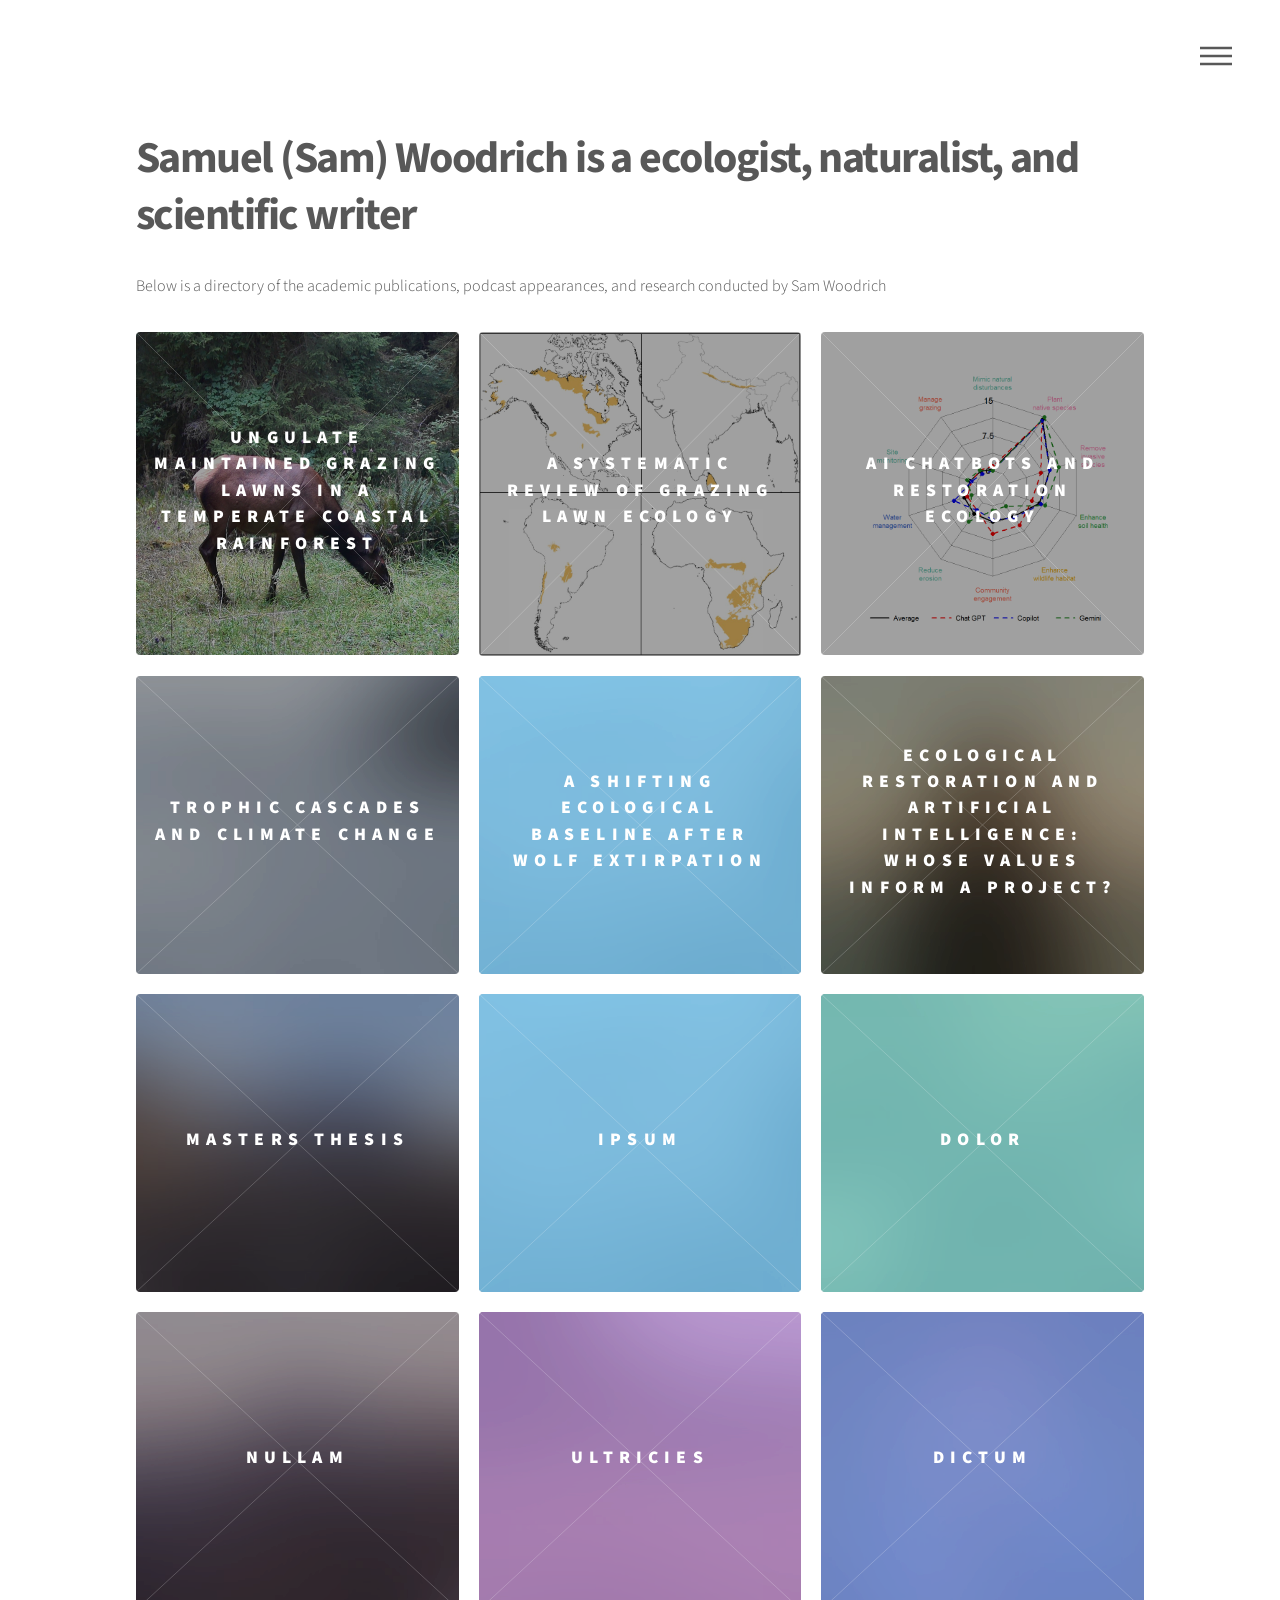
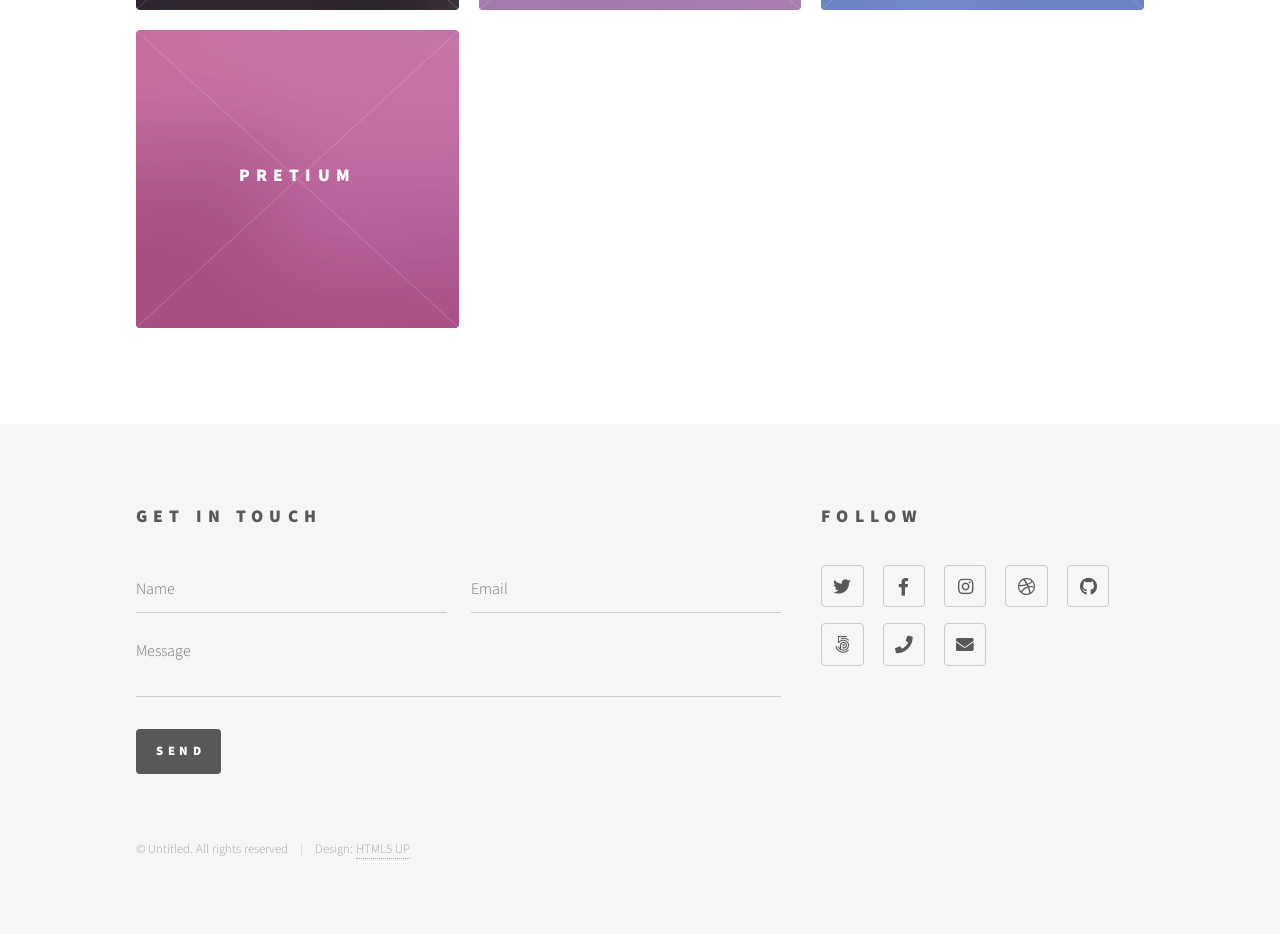
==== index.html @ 01998b00 "Add files via upload" ====
<!DOCTYPE HTML>
<!--
	Phantom by HTML5 UP
	html5up.net | @ajlkn
	Free for personal and commercial use under the CCA 3.0 license (html5up.net/license)
-->
<html>
	<head>
		<title>Samuel T. Woodrich | Research</title>
		<meta charset="utf-8" />
		<meta name="viewport" content="width=device-width, initial-scale=1, user-scalable=no" />
		<link rel="stylesheet" href="assets/css/main.css" />
		<noscript><link rel="stylesheet" href="assets/css/noscript.css" /></noscript>
	</head>
	<body class="is-preload">
		<!-- Wrapper -->
			<div id="wrapper">

				<!-- Header -->
					<header id="header">
						<div class="inner">

							<!-- Logo -->
								<!-- <a href="index.html" class="logo"> -->
									<!-- <span class="symbol"><img src="images/logo.svg" alt="" /></span><span class="title">Phantom</span>
								</a> -->

							<!-- Nav -->
								<nav>
									<ul>
										<li><a href="#menu">Menu</a></li>
									</ul>
								</nav>

						</div>
					</header>

				<!-- Menu -->
					<nav id="menu">
						<h2>Menu</h2>
						<ul>
							<li><a href="index.html">Home</a></li>
							<li><a href="generic.html">Ipsum veroeros</a></li>
							<li><a href="generic.html">Tempus etiam</a></li>
							<li><a href="generic.html">Consequat dolor</a></li>
							<li><a href="elements.html">Elements</a></li>
						</ul>
					</nav>

				<!-- Main -->
					<div id="main">
						<div class="inner">
							<header>
								<h1>Samuel (Sam) Woodrich is a ecologist, naturalist, and scientific writer 
								</h1>
								<p>Below is a directory of the academic publications, podcast appearances, and research conducted by Sam Woodrich</p>
							</header>
							<section class="tiles">
								<article class="style1">
									<span class="image">
										<img src="images/home_page/1.JPG" alt="" />
									</span>
									<a href="oregon_grazing_lawn.html">
										<h2>Ungulate Maintained Grazing Lawns in a Temperate Coastal Rainforest</h2>
										<div class="content">
											<p>Evidence of elk and deer maintained grazing lawns found along the Oregon coast range. </p>
										</div>
									</a>
								</article>
								<article class="style1">
									<span class="image">
										<img src="images/home_page/2.jpg" alt="" />
									</span>
									<a href="lawn_review.html">
										<h2>A Systematic Review of Grazing Lawn Ecology</h2>
										<div class="content">
											<p>A sysnthesis and review of grazing lawn ecology publications. Are predators influencing where grazing lawns are created? </p>
										</div>
									</a>
								</article>
								<article class="style1">
									<span class="image">
										<img src="images/home_page/3.png" alt="" />
									</span>
									<a href="chatbot_restoration.html">
										<h2>AI Chatbots and Restoration Ecology</h2>
										<div class="content">
											<p>Chatbots are capable of writing restoration prescriptions for ecosystems, but prioritize invasive plant removal and native planting above all else.</p>
										</div>
									</a>
								</article>
								<article class="style1">
									<span class="image">
										<img src="images/pic05.jpg" alt="" />
									</span>
									<a href="cascades_and_climate_change.html">
										<h2>Trophic cascades and climate change</h2>
										<div class="content">
											<p>Large carnivore species are threatend by climate change. Addressing climate change and trophic downgrading together can improve ecosystem function and carbon sequestration.</p>
										</div>
									</a>
								</article>
								<article class="style2">
									<span class="image">
										<img src="images/pic07.jpg" alt="" />
									</span>
									<a href="shifting_baseline_wolf.html">
										<h2>A shifting ecological baseline after wolf extirpation</h2>
										<div class="content">
											<p>INSERT TEXT HERE</p>
										</div>
									</a>
								</article>
								<article class="style1">
									<span class="image">
										<img src="images/pic04.jpg" alt="" />
									</span>
									<a href="ai_restoration.html">
										<h2>Ecological restoration and artificial intelligence: whose values inform a project?</h2>
										<div class="content">
											<p>Can AI be integrated into restoration ecology practices? What risks are present in their use?</p>
										</div>
									</a>
								</article>								
								<article class="style1">
									<span class="image">
										<img src="images/pic06.jpg" alt="" />
									</span>
									<a href="masters_thesis.html">
										<h2>Masters Thesis</h2>
										<div class="content">
											<p>An Observational Study of the Effects of Wildfire on Hermit and Varied Thrush Distribution in the Mt. Washington Wilderness Area</p>
										</div>
									</a>
								</article>
								<article class="style2">
									<span class="image">
										<img src="images/pic07.jpg" alt="" />
									</span>
									<a href="generic.html">
										<h2>Ipsum</h2>
										<div class="content">
											<p>Sed nisl arcu euismod sit amet nisi lorem etiam dolor veroeros et feugiat.</p>
										</div>
									</a>
								</article>
								<article class="style3">
									<span class="image">
										<img src="images/pic08.jpg" alt="" />
									</span>
									<a href="generic.html">
										<h2>Dolor</h2>
										<div class="content">
											<p>Sed nisl arcu euismod sit amet nisi lorem etiam dolor veroeros et feugiat.</p>
										</div>
									</a>
								</article>
								<article class="style1">
									<span class="image">
										<img src="images/pic09.jpg" alt="" />
									</span>
									<a href="generic.html">
										<h2>Nullam</h2>
										<div class="content">
											<p>Sed nisl arcu euismod sit amet nisi lorem etiam dolor veroeros et feugiat.</p>
										</div>
									</a>
								</article>
								<article class="style5">
									<span class="image">
										<img src="images/pic10.jpg" alt="" />
									</span>
									<a href="generic.html">
										<h2>Ultricies</h2>
										<div class="content">
											<p>Sed nisl arcu euismod sit amet nisi lorem etiam dolor veroeros et feugiat.</p>
										</div>
									</a>
								</article>
								<article class="style6">
									<span class="image">
										<img src="images/pic11.jpg" alt="" />
									</span>
									<a href="generic.html">
										<h2>Dictum</h2>
										<div class="content">
											<p>Sed nisl arcu euismod sit amet nisi lorem etiam dolor veroeros et feugiat.</p>
										</div>
									</a>
								</article>
								<article class="style4">
									<span class="image">
										<img src="images/pic12.jpg" alt="" />
									</span>
									<a href="generic.html">
										<h2>Pretium</h2>
										<div class="content">
											<p>Sed nisl arcu euismod sit amet nisi lorem etiam dolor veroeros et feugiat.</p>
										</div>
									</a>
								</article>
							</section>
						</div>
					</div>

				<!-- Footer -->
					<footer id="footer">
						<div class="inner">
							<section>
								<h2>Get in touch</h2>
								<form method="post" action="#">
									<div class="fields">
										<div class="field half">
											<input type="text" name="name" id="name" placeholder="Name" />
										</div>
										<div class="field half">
											<input type="email" name="email" id="email" placeholder="Email" />
										</div>
										<div class="field">
											<textarea name="message" id="message" placeholder="Message"></textarea>
										</div>
									</div>
									<ul class="actions">
										<li><input type="submit" value="Send" class="primary" /></li>
									</ul>
								</form>
							</section>
							<section>
								<h2>Follow</h2>
								<ul class="icons">
									<li><a href="#" class="icon brands style2 fa-twitter"><span class="label">Twitter</span></a></li>
									<li><a href="#" class="icon brands style2 fa-facebook-f"><span class="label">Facebook</span></a></li>
									<li><a href="#" class="icon brands style2 fa-instagram"><span class="label">Instagram</span></a></li>
									<li><a href="#" class="icon brands style2 fa-dribbble"><span class="label">Dribbble</span></a></li>
									<li><a href="#" class="icon brands style2 fa-github"><span class="label">GitHub</span></a></li>
									<li><a href="#" class="icon brands style2 fa-500px"><span class="label">500px</span></a></li>
									<li><a href="#" class="icon solid style2 fa-phone"><span class="label">Phone</span></a></li>
									<li><a href="#" class="icon solid style2 fa-envelope"><span class="label">Email</span></a></li>
								</ul>
							</section>
							<ul class="copyright">
								<li>&copy; Untitled. All rights reserved</li><li>Design: <a href="http://html5up.net">HTML5 UP</a></li>
							</ul>
						</div>
					</footer>

			</div>

		<!-- Scripts -->
			<script src="assets/js/jquery.min.js"></script>
			<script src="assets/js/browser.min.js"></script>
			<script src="assets/js/breakpoints.min.js"></script>
			<script src="assets/js/util.js"></script>
			<script src="assets/js/main.js"></script>

	</body>
</html>
---- assets/css/main.css ----
@import url(fontawesome-all.min.css);
@import url("https://fonts.googleapis.com/css?family=Source+Sans+Pro:300,700,900");

/*
	Phantom by HTML5 UP
	html5up.net | @ajlkn
	Free for personal and commercial use under the CCA 3.0 license (html5up.net/license)
*/

html, body, div, span, applet, object,
iframe, h1, h2, h3, h4, h5, h6, p, blockquote,
pre, a, abbr, acronym, address, big, cite,
code, del, dfn, em, img, ins, kbd, q, s, samp,
small, strike, strong, sub, sup, tt, var, b,
u, i, center, dl, dt, dd, ol, ul, li, fieldset,
form, label, legend, table, caption, tbody,
tfoot, thead, tr, th, td, article, aside,
canvas, details, embed, figure, figcaption,
footer, header, hgroup, menu, nav, output, ruby,
section, summary, time, mark, audio, video {
	margin: 0;
	padding: 0;
	border: 0;
	font-size: 100%;
	font: inherit;
	vertical-align: baseline;}

article, aside, details, figcaption, figure,
footer, header, hgroup, menu, nav, section {
	display: block;}

body {
	line-height: 1;
}

ol, ul {
	list-style: none;
}

blockquote, q {
	quotes: none;
}

	blockquote:before, blockquote:after, q:before, q:after {
		content: '';
		content: none;
	}

table {
	border-collapse: collapse;
	border-spacing: 0;
}

body {
	-webkit-text-size-adjust: none;
}

mark {
	background-color: transparent;
	color: inherit;
}

input::-moz-focus-inner {
	border: 0;
	padding: 0;
}

input, select, textarea {
	-moz-appearance: none;
	-webkit-appearance: none;
	-ms-appearance: none;
	appearance: none;
}

/* Basic */

	@-ms-viewport {
		width: device-width;
	}

	body {
		-ms-overflow-style: scrollbar;
	}

	@media screen and (max-width: 480px) {

		html, body {
			min-width: 320px;
		}

	}

	html {
		box-sizing: border-box;
	}

	*, *:before, *:after {
		box-sizing: inherit;
	}

	body {
		background: #ffffff;
	}

		body.is-preload *, body.is-preload *:before, body.is-preload *:after {
			-moz-animation: none !important;
			-webkit-animation: none !important;
			-ms-animation: none !important;
			animation: none !important;
			-moz-transition: none !important;
			-webkit-transition: none !important;
			-ms-transition: none !important;
			transition: none !important;
		}

/* Type */

	body, input, select, textarea {
		color: #585858;
		font-family: "Source Sans Pro", Helvetica, sans-serif;
		font-size: 16pt;
		font-weight: 300;
		line-height: 1.75;
	}

		@media screen and (max-width: 1680px) {

			body, input, select, textarea {
				font-size: 14pt;
			}

		}

		@media screen and (max-width: 1280px) {

			body, input, select, textarea {
				font-size: 12pt;
			}

		}

	a {
		-moz-transition: border-bottom-color 0.2s ease, color 0.2s ease;
		-webkit-transition: border-bottom-color 0.2s ease, color 0.2s ease;
		-ms-transition: border-bottom-color 0.2s ease, color 0.2s ease;
		transition: border-bottom-color 0.2s ease, color 0.2s ease;
		text-decoration: none;
		color: #585858;
		border-bottom: dotted 1px rgba(88, 88, 88, 0.5);
	}

		a:hover {
			border-bottom-color: transparent;
			color: #f2849e !important;
		}

	strong, b {
		font-weight: 900;
	}

	em, i {
		font-style: italic;
	}

	p {
		margin: 0 0 2em 0;
	}

	h1 {
		font-size: 2.75em;
		font-weight: 700;
		line-height: 1.3;
		margin: 0 0 1em 0;
		letter-spacing: -0.035em;
	}

		h1 a {
			color: inherit;
		}

		@media screen and (max-width: 736px) {

			h1 {
				font-size: 2em;
				margin: 0 0 1em 0;
			}

		}

		@media screen and (max-width: 360px) {

			h1 {
				font-size: 1.75em;
			}

		}

	h2, h3, h4, h5, h6 {
		font-weight: 900;
		line-height: 1.5;
		margin: 0 0 2em 0;
		text-transform: uppercase;
		letter-spacing: 0.35em;
	}

		h2 a, h3 a, h4 a, h5 a, h6 a {
			color: inherit;
		}

	h2 {
		font-size: 1.1em;
	}

	h3 {
		font-size: 1em;
	}

	h4 {
		font-size: 0.8em;
	}

	h5 {
		font-size: 0.8em;
	}

	h6 {
		font-size: 0.8em;
	}

	@media screen and (max-width: 980px) {

		h1 br, h2 br, h3 br, h4 br, h5 br, h6 br {
			display: none;
		}

	}

	@media screen and (max-width: 736px) {

		h2 {
			font-size: 1em;
		}

		h3 {
			font-size: 0.8em;
		}

	}

	sub {
		font-size: 0.8em;
		position: relative;
		top: 0.5em;
	}

	sup {
		font-size: 0.8em;
		position: relative;
		top: -0.5em;
	}

	blockquote {
		border-left: solid 4px #c9c9c9;
		font-style: italic;
		margin: 0 0 2em 0;
		padding: 0.5em 0 0.5em 2em;
	}

	code {
		background: rgba(144, 144, 144, 0.075);
		border-radius: 4px;
		border: solid 1px #c9c9c9;
		font-family: "Courier New", monospace;
		font-size: 0.9em;
		margin: 0 0.25em;
		padding: 0.25em 0.65em;
	}

	pre {
		-webkit-overflow-scrolling: touch;
		font-family: "Courier New", monospace;
		font-size: 0.9em;
		margin: 0 0 2em 0;
	}

		pre code {
			display: block;
			line-height: 1.75;
			padding: 1em 1.5em;
			overflow-x: auto;
		}

	hr {
		border: 0;
		border-bottom: solid 1px #c9c9c9;
		margin: 2em 0;
	}

		hr.major {
			margin: 3em 0;
		}

	.align-left {
		text-align: left;
	}

	.align-center {
		text-align: center;
	}

	.align-right {
		text-align: right;
	}

/* Row */

	.row {
		display: flex;
		flex-wrap: wrap;
		box-sizing: border-box;
		align-items: stretch;
	}

		.row > * {
			box-sizing: border-box;
		}

		.row.gtr-uniform > * > :last-child {
			margin-bottom: 0;
		}

		.row.aln-left {
			justify-content: flex-start;
		}

		.row.aln-center {
			justify-content: center;
		}

		.row.aln-right {
			justify-content: flex-end;
		}

		.row.aln-top {
			align-items: flex-start;
		}

		.row.aln-middle {
			align-items: center;
		}

		.row.aln-bottom {
			align-items: flex-end;
		}

		.row > .imp {
			order: -1;
		}

		.row > .col-1 {
			width: 8.33333%;
		}

		.row > .off-1 {
			margin-left: 8.33333%;
		}

		.row > .col-2 {
			width: 16.66667%;
		}

		.row > .off-2 {
			margin-left: 16.66667%;
		}

		.row > .col-3 {
			width: 25%;
		}

		.row > .off-3 {
			margin-left: 25%;
		}

		.row > .col-4 {
			width: 33.33333%;
		}

		.row > .off-4 {
			margin-left: 33.33333%;
		}

		.row > .col-5 {
			width: 41.66667%;
		}

		.row > .off-5 {
			margin-left: 41.66667%;
		}

		.row > .col-6 {
			width: 50%;
		}

		.row > .off-6 {
			margin-left: 50%;
		}

		.row > .col-7 {
			width: 58.33333%;
		}

		.row > .off-7 {
			margin-left: 58.33333%;
		}

		.row > .col-8 {
			width: 66.66667%;
		}

		.row > .off-8 {
			margin-left: 66.66667%;
		}

		.row > .col-9 {
			width: 75%;
		}

		.row > .off-9 {
			margin-left: 75%;
		}

		.row > .col-10 {
			width: 83.33333%;
		}

		.row > .off-10 {
			margin-left: 83.33333%;
		}

		.row > .col-11 {
			width: 91.66667%;
		}

		.row > .off-11 {
			margin-left: 91.66667%;
		}

		.row > .col-12 {
			width: 100%;
		}

		.row > .off-12 {
			margin-left: 100%;
		}

		.row.gtr-0 {
			margin-top: 0;
			margin-left: 0em;
		}

			.row.gtr-0 > * {
				padding: 0 0 0 0em;
			}

			.row.gtr-0.gtr-uniform {
				margin-top: 0em;
			}

				.row.gtr-0.gtr-uniform > * {
					padding-top: 0em;
				}

		.row.gtr-25 {
			margin-top: 0;
			margin-left: -0.5em;
		}

			.row.gtr-25 > * {
				padding: 0 0 0 0.5em;
			}

			.row.gtr-25.gtr-uniform {
				margin-top: -0.5em;
			}

				.row.gtr-25.gtr-uniform > * {
					padding-top: 0.5em;
				}

		.row.gtr-50 {
			margin-top: 0;
			margin-left: -1em;
		}

			.row.gtr-50 > * {
				padding: 0 0 0 1em;
			}

			.row.gtr-50.gtr-uniform {
				margin-top: -1em;
			}

				.row.gtr-50.gtr-uniform > * {
					padding-top: 1em;
				}

		.row {
			margin-top: 0;
			margin-left: -2em;
		}

			.row > * {
				padding: 0 0 0 2em;
			}

			.row.gtr-uniform {
				margin-top: -2em;
			}

				.row.gtr-uniform > * {
					padding-top: 2em;
				}

		.row.gtr-150 {
			margin-top: 0;
			margin-left: -3em;
		}

			.row.gtr-150 > * {
				padding: 0 0 0 3em;
			}

			.row.gtr-150.gtr-uniform {
				margin-top: -3em;
			}

				.row.gtr-150.gtr-uniform > * {
					padding-top: 3em;
				}

		.row.gtr-200 {
			margin-top: 0;
			margin-left: -4em;
		}

			.row.gtr-200 > * {
				padding: 0 0 0 4em;
			}

			.row.gtr-200.gtr-uniform {
				margin-top: -4em;
			}

				.row.gtr-200.gtr-uniform > * {
					padding-top: 4em;
				}

		@media screen and (max-width: 1680px) {

			.row {
				display: flex;
				flex-wrap: wrap;
				box-sizing: border-box;
				align-items: stretch;
			}

				.row > * {
					box-sizing: border-box;
				}

				.row.gtr-uniform > * > :last-child {
					margin-bottom: 0;
				}

				.row.aln-left {
					justify-content: flex-start;
				}

				.row.aln-center {
					justify-content: center;
				}

				.row.aln-right {
					justify-content: flex-end;
				}

				.row.aln-top {
					align-items: flex-start;
				}

				.row.aln-middle {
					align-items: center;
				}

				.row.aln-bottom {
					align-items: flex-end;
				}

				.row > .imp-xlarge {
					order: -1;
				}

				.row > .col-1-xlarge {
					width: 8.33333%;
				}

				.row > .off-1-xlarge {
					margin-left: 8.33333%;
				}

				.row > .col-2-xlarge {
					width: 16.66667%;
				}

				.row > .off-2-xlarge {
					margin-left: 16.66667%;
				}

				.row > .col-3-xlarge {
					width: 25%;
				}

				.row > .off-3-xlarge {
					margin-left: 25%;
				}

				.row > .col-4-xlarge {
					width: 33.33333%;
				}

				.row > .off-4-xlarge {
					margin-left: 33.33333%;
				}

				.row > .col-5-xlarge {
					width: 41.66667%;
				}

				.row > .off-5-xlarge {
					margin-left: 41.66667%;
				}

				.row > .col-6-xlarge {
					width: 50%;
				}

				.row > .off-6-xlarge {
					margin-left: 50%;
				}

				.row > .col-7-xlarge {
					width: 58.33333%;
				}

				.row > .off-7-xlarge {
					margin-left: 58.33333%;
				}

				.row > .col-8-xlarge {
					width: 66.66667%;
				}

				.row > .off-8-xlarge {
					margin-left: 66.66667%;
				}

				.row > .col-9-xlarge {
					width: 75%;
				}

				.row > .off-9-xlarge {
					margin-left: 75%;
				}

				.row > .col-10-xlarge {
					width: 83.33333%;
				}

				.row > .off-10-xlarge {
					margin-left: 83.33333%;
				}

				.row > .col-11-xlarge {
					width: 91.66667%;
				}

				.row > .off-11-xlarge {
					margin-left: 91.66667%;
				}

				.row > .col-12-xlarge {
					width: 100%;
				}

				.row > .off-12-xlarge {
					margin-left: 100%;
				}

				.row.gtr-0 {
					margin-top: 0;
					margin-left: 0em;
				}

					.row.gtr-0 > * {
						padding: 0 0 0 0em;
					}

					.row.gtr-0.gtr-uniform {
						margin-top: 0em;
					}

						.row.gtr-0.gtr-uniform > * {
							padding-top: 0em;
						}

				.row.gtr-25 {
					margin-top: 0;
					margin-left: -0.5em;
				}

					.row.gtr-25 > * {
						padding: 0 0 0 0.5em;
					}

					.row.gtr-25.gtr-uniform {
						margin-top: -0.5em;
					}

						.row.gtr-25.gtr-uniform > * {
							padding-top: 0.5em;
						}

				.row.gtr-50 {
					margin-top: 0;
					margin-left: -1em;
				}

					.row.gtr-50 > * {
						padding: 0 0 0 1em;
					}

					.row.gtr-50.gtr-uniform {
						margin-top: -1em;
					}

						.row.gtr-50.gtr-uniform > * {
							padding-top: 1em;
						}

				.row {
					margin-top: 0;
					margin-left: -2em;
				}

					.row > * {
						padding: 0 0 0 2em;
					}

					.row.gtr-uniform {
						margin-top: -2em;
					}

						.row.gtr-uniform > * {
							padding-top: 2em;
						}

				.row.gtr-150 {
					margin-top: 0;
					margin-left: -3em;
				}

					.row.gtr-150 > * {
						padding: 0 0 0 3em;
					}

					.row.gtr-150.gtr-uniform {
						margin-top: -3em;
					}

						.row.gtr-150.gtr-uniform > * {
							padding-top: 3em;
						}

				.row.gtr-200 {
					margin-top: 0;
					margin-left: -4em;
				}

					.row.gtr-200 > * {
						padding: 0 0 0 4em;
					}

					.row.gtr-200.gtr-uniform {
						margin-top: -4em;
					}

						.row.gtr-200.gtr-uniform > * {
							padding-top: 4em;
						}

		}

		@media screen and (max-width: 1280px) {

			.row {
				display: flex;
				flex-wrap: wrap;
				box-sizing: border-box;
				align-items: stretch;
			}

				.row > * {
					box-sizing: border-box;
				}

				.row.gtr-uniform > * > :last-child {
					margin-bottom: 0;
				}

				.row.aln-left {
					justify-content: flex-start;
				}

				.row.aln-center {
					justify-content: center;
				}

				.row.aln-right {
					justify-content: flex-end;
				}

				.row.aln-top {
					align-items: flex-start;
				}

				.row.aln-middle {
					align-items: center;
				}

				.row.aln-bottom {
					align-items: flex-end;
				}

				.row > .imp-large {
					order: -1;
				}

				.row > .col-1-large {
					width: 8.33333%;
				}

				.row > .off-1-large {
					margin-left: 8.33333%;
				}

				.row > .col-2-large {
					width: 16.66667%;
				}

				.row > .off-2-large {
					margin-left: 16.66667%;
				}

				.row > .col-3-large {
					width: 25%;
				}

				.row > .off-3-large {
					margin-left: 25%;
				}

				.row > .col-4-large {
					width: 33.33333%;
				}

				.row > .off-4-large {
					margin-left: 33.33333%;
				}

				.row > .col-5-large {
					width: 41.66667%;
				}

				.row > .off-5-large {
					margin-left: 41.66667%;
				}

				.row > .col-6-large {
					width: 50%;
				}

				.row > .off-6-large {
					margin-left: 50%;
				}

				.row > .col-7-large {
					width: 58.33333%;
				}

				.row > .off-7-large {
					margin-left: 58.33333%;
				}

				.row > .col-8-large {
					width: 66.66667%;
				}

				.row > .off-8-large {
					margin-left: 66.66667%;
				}

				.row > .col-9-large {
					width: 75%;
				}

				.row > .off-9-large {
					margin-left: 75%;
				}

				.row > .col-10-large {
					width: 83.33333%;
				}

				.row > .off-10-large {
					margin-left: 83.33333%;
				}

				.row > .col-11-large {
					width: 91.66667%;
				}

				.row > .off-11-large {
					margin-left: 91.66667%;
				}

				.row > .col-12-large {
					width: 100%;
				}

				.row > .off-12-large {
					margin-left: 100%;
				}

				.row.gtr-0 {
					margin-top: 0;
					margin-left: 0em;
				}

					.row.gtr-0 > * {
						padding: 0 0 0 0em;
					}

					.row.gtr-0.gtr-uniform {
						margin-top: 0em;
					}

						.row.gtr-0.gtr-uniform > * {
							padding-top: 0em;
						}

				.row.gtr-25 {
					margin-top: 0;
					margin-left: -0.5em;
				}

					.row.gtr-25 > * {
						padding: 0 0 0 0.5em;
					}

					.row.gtr-25.gtr-uniform {
						margin-top: -0.5em;
					}

						.row.gtr-25.gtr-uniform > * {
							padding-top: 0.5em;
						}

				.row.gtr-50 {
					margin-top: 0;
					margin-left: -1em;
				}

					.row.gtr-50 > * {
						padding: 0 0 0 1em;
					}

					.row.gtr-50.gtr-uniform {
						margin-top: -1em;
					}

						.row.gtr-50.gtr-uniform > * {
							padding-top: 1em;
						}

				.row {
					margin-top: 0;
					margin-left: -2em;
				}

					.row > * {
						padding: 0 0 0 2em;
					}

					.row.gtr-uniform {
						margin-top: -2em;
					}

						.row.gtr-uniform > * {
							padding-top: 2em;
						}

				.row.gtr-150 {
					margin-top: 0;
					margin-left: -3em;
				}

					.row.gtr-150 > * {
						padding: 0 0 0 3em;
					}

					.row.gtr-150.gtr-uniform {
						margin-top: -3em;
					}

						.row.gtr-150.gtr-uniform > * {
							padding-top: 3em;
						}

				.row.gtr-200 {
					margin-top: 0;
					margin-left: -4em;
				}

					.row.gtr-200 > * {
						padding: 0 0 0 4em;
					}

					.row.gtr-200.gtr-uniform {
						margin-top: -4em;
					}

						.row.gtr-200.gtr-uniform > * {
							padding-top: 4em;
						}

		}

		@media screen and (max-width: 980px) {

			.row {
				display: flex;
				flex-wrap: wrap;
				box-sizing: border-box;
				align-items: stretch;
			}

				.row > * {
					box-sizing: border-box;
				}

				.row.gtr-uniform > * > :last-child {
					margin-bottom: 0;
				}

				.row.aln-left {
					justify-content: flex-start;
				}

				.row.aln-center {
					justify-content: center;
				}

				.row.aln-right {
					justify-content: flex-end;
				}

				.row.aln-top {
					align-items: flex-start;
				}

				.row.aln-middle {
					align-items: center;
				}

				.row.aln-bottom {
					align-items: flex-end;
				}

				.row > .imp-medium {
					order: -1;
				}

				.row > .col-1-medium {
					width: 8.33333%;
				}

				.row > .off-1-medium {
					margin-left: 8.33333%;
				}

				.row > .col-2-medium {
					width: 16.66667%;
				}

				.row > .off-2-medium {
					margin-left: 16.66667%;
				}

				.row > .col-3-medium {
					width: 25%;
				}

				.row > .off-3-medium {
					margin-left: 25%;
				}

				.row > .col-4-medium {
					width: 33.33333%;
				}

				.row > .off-4-medium {
					margin-left: 33.33333%;
				}

				.row > .col-5-medium {
					width: 41.66667%;
				}

				.row > .off-5-medium {
					margin-left: 41.66667%;
				}

				.row > .col-6-medium {
					width: 50%;
				}

				.row > .off-6-medium {
					margin-left: 50%;
				}

				.row > .col-7-medium {
					width: 58.33333%;
				}

				.row > .off-7-medium {
					margin-left: 58.33333%;
				}

				.row > .col-8-medium {
					width: 66.66667%;
				}

				.row > .off-8-medium {
					margin-left: 66.66667%;
				}

				.row > .col-9-medium {
					width: 75%;
				}

				.row > .off-9-medium {
					margin-left: 75%;
				}

				.row > .col-10-medium {
					width: 83.33333%;
				}

				.row > .off-10-medium {
					margin-left: 83.33333%;
				}

				.row > .col-11-medium {
					width: 91.66667%;
				}

				.row > .off-11-medium {
					margin-left: 91.66667%;
				}

				.row > .col-12-medium {
					width: 100%;
				}

				.row > .off-12-medium {
					margin-left: 100%;
				}

				.row.gtr-0 {
					margin-top: 0;
					margin-left: 0em;
				}

					.row.gtr-0 > * {
						padding: 0 0 0 0em;
					}

					.row.gtr-0.gtr-uniform {
						margin-top: 0em;
					}

						.row.gtr-0.gtr-uniform > * {
							padding-top: 0em;
						}

				.row.gtr-25 {
					margin-top: 0;
					margin-left: -0.375em;
				}

					.row.gtr-25 > * {
						padding: 0 0 0 0.375em;
					}

					.row.gtr-25.gtr-uniform {
						margin-top: -0.375em;
					}

						.row.gtr-25.gtr-uniform > * {
							padding-top: 0.375em;
						}

				.row.gtr-50 {
					margin-top: 0;
					margin-left: -0.75em;
				}

					.row.gtr-50 > * {
						padding: 0 0 0 0.75em;
					}

					.row.gtr-50.gtr-uniform {
						margin-top: -0.75em;
					}

						.row.gtr-50.gtr-uniform > * {
							padding-top: 0.75em;
						}

				.row {
					margin-top: 0;
					margin-left: -1.5em;
				}

					.row > * {
						padding: 0 0 0 1.5em;
					}

					.row.gtr-uniform {
						margin-top: -1.5em;
					}

						.row.gtr-uniform > * {
							padding-top: 1.5em;
						}

				.row.gtr-150 {
					margin-top: 0;
					margin-left: -2.25em;
				}

					.row.gtr-150 > * {
						padding: 0 0 0 2.25em;
					}

					.row.gtr-150.gtr-uniform {
						margin-top: -2.25em;
					}

						.row.gtr-150.gtr-uniform > * {
							padding-top: 2.25em;
						}

				.row.gtr-200 {
					margin-top: 0;
					margin-left: -3em;
				}

					.row.gtr-200 > * {
						padding: 0 0 0 3em;
					}

					.row.gtr-200.gtr-uniform {
						margin-top: -3em;
					}

						.row.gtr-200.gtr-uniform > * {
							padding-top: 3em;
						}

		}

		@media screen and (max-width: 736px) {

			.row {
				display: flex;
				flex-wrap: wrap;
				box-sizing: border-box;
				align-items: stretch;
			}

				.row > * {
					box-sizing: border-box;
				}

				.row.gtr-uniform > * > :last-child {
					margin-bottom: 0;
				}

				.row.aln-left {
					justify-content: flex-start;
				}

				.row.aln-center {
					justify-content: center;
				}

				.row.aln-right {
					justify-content: flex-end;
				}

				.row.aln-top {
					align-items: flex-start;
				}

				.row.aln-middle {
					align-items: center;
				}

				.row.aln-bottom {
					align-items: flex-end;
				}

				.row > .imp-small {
					order: -1;
				}

				.row > .col-1-small {
					width: 8.33333%;
				}

				.row > .off-1-small {
					margin-left: 8.33333%;
				}

				.row > .col-2-small {
					width: 16.66667%;
				}

				.row > .off-2-small {
					margin-left: 16.66667%;
				}

				.row > .col-3-small {
					width: 25%;
				}

				.row > .off-3-small {
					margin-left: 25%;
				}

				.row > .col-4-small {
					width: 33.33333%;
				}

				.row > .off-4-small {
					margin-left: 33.33333%;
				}

				.row > .col-5-small {
					width: 41.66667%;
				}

				.row > .off-5-small {
					margin-left: 41.66667%;
				}

				.row > .col-6-small {
					width: 50%;
				}

				.row > .off-6-small {
					margin-left: 50%;
				}

				.row > .col-7-small {
					width: 58.33333%;
				}

				.row > .off-7-small {
					margin-left: 58.33333%;
				}

				.row > .col-8-small {
					width: 66.66667%;
				}

				.row > .off-8-small {
					margin-left: 66.66667%;
				}

				.row > .col-9-small {
					width: 75%;
				}

				.row > .off-9-small {
					margin-left: 75%;
				}

				.row > .col-10-small {
					width: 83.33333%;
				}

				.row > .off-10-small {
					margin-left: 83.33333%;
				}

				.row > .col-11-small {
					width: 91.66667%;
				}

				.row > .off-11-small {
					margin-left: 91.66667%;
				}

				.row > .col-12-small {
					width: 100%;
				}

				.row > .off-12-small {
					margin-left: 100%;
				}

				.row.gtr-0 {
					margin-top: 0;
					margin-left: 0em;
				}

					.row.gtr-0 > * {
						padding: 0 0 0 0em;
					}

					.row.gtr-0.gtr-uniform {
						margin-top: 0em;
					}

						.row.gtr-0.gtr-uniform > * {
							padding-top: 0em;
						}

				.row.gtr-25 {
					margin-top: 0;
					margin-left: -0.25em;
				}

					.row.gtr-25 > * {
						padding: 0 0 0 0.25em;
					}

					.row.gtr-25.gtr-uniform {
						margin-top: -0.25em;
					}

						.row.gtr-25.gtr-uniform > * {
							padding-top: 0.25em;
						}

				.row.gtr-50 {
					margin-top: 0;
					margin-left: -0.5em;
				}

					.row.gtr-50 > * {
						padding: 0 0 0 0.5em;
					}

					.row.gtr-50.gtr-uniform {
						margin-top: -0.5em;
					}

						.row.gtr-50.gtr-uniform > * {
							padding-top: 0.5em;
						}

				.row {
					margin-top: 0;
					margin-left: -1em;
				}

					.row > * {
						padding: 0 0 0 1em;
					}

					.row.gtr-uniform {
						margin-top: -1em;
					}

						.row.gtr-uniform > * {
							padding-top: 1em;
						}

				.row.gtr-150 {
					margin-top: 0;
					margin-left: -1.5em;
				}

					.row.gtr-150 > * {
						padding: 0 0 0 1.5em;
					}

					.row.gtr-150.gtr-uniform {
						margin-top: -1.5em;
					}

						.row.gtr-150.gtr-uniform > * {
							padding-top: 1.5em;
						}

				.row.gtr-200 {
					margin-top: 0;
					margin-left: -2em;
				}

					.row.gtr-200 > * {
						padding: 0 0 0 2em;
					}

					.row.gtr-200.gtr-uniform {
						margin-top: -2em;
					}

						.row.gtr-200.gtr-uniform > * {
							padding-top: 2em;
						}

		}

		@media screen and (max-width: 480px) {

			.row {
				display: flex;
				flex-wrap: wrap;
				box-sizing: border-box;
				align-items: stretch;
			}

				.row > * {
					box-sizing: border-box;
				}

				.row.gtr-uniform > * > :last-child {
					margin-bottom: 0;
				}

				.row.aln-left {
					justify-content: flex-start;
				}

				.row.aln-center {
					justify-content: center;
				}

				.row.aln-right {
					justify-content: flex-end;
				}

				.row.aln-top {
					align-items: flex-start;
				}

				.row.aln-middle {
					align-items: center;
				}

				.row.aln-bottom {
					align-items: flex-end;
				}

				.row > .imp-xsmall {
					order: -1;
				}

				.row > .col-1-xsmall {
					width: 8.33333%;
				}

				.row > .off-1-xsmall {
					margin-left: 8.33333%;
				}

				.row > .col-2-xsmall {
					width: 16.66667%;
				}

				.row > .off-2-xsmall {
					margin-left: 16.66667%;
				}

				.row > .col-3-xsmall {
					width: 25%;
				}

				.row > .off-3-xsmall {
					margin-left: 25%;
				}

				.row > .col-4-xsmall {
					width: 33.33333%;
				}

				.row > .off-4-xsmall {
					margin-left: 33.33333%;
				}

				.row > .col-5-xsmall {
					width: 41.66667%;
				}

				.row > .off-5-xsmall {
					margin-left: 41.66667%;
				}

				.row > .col-6-xsmall {
					width: 50%;
				}

				.row > .off-6-xsmall {
					margin-left: 50%;
				}

				.row > .col-7-xsmall {
					width: 58.33333%;
				}

				.row > .off-7-xsmall {
					margin-left: 58.33333%;
				}

				.row > .col-8-xsmall {
					width: 66.66667%;
				}

				.row > .off-8-xsmall {
					margin-left: 66.66667%;
				}

				.row > .col-9-xsmall {
					width: 75%;
				}

				.row > .off-9-xsmall {
					margin-left: 75%;
				}

				.row > .col-10-xsmall {
					width: 83.33333%;
				}

				.row > .off-10-xsmall {
					margin-left: 83.33333%;
				}

				.row > .col-11-xsmall {
					width: 91.66667%;
				}

				.row > .off-11-xsmall {
					margin-left: 91.66667%;
				}

				.row > .col-12-xsmall {
					width: 100%;
				}

				.row > .off-12-xsmall {
					margin-left: 100%;
				}

				.row.gtr-0 {
					margin-top: 0;
					margin-left: 0em;
				}

					.row.gtr-0 > * {
						padding: 0 0 0 0em;
					}

					.row.gtr-0.gtr-uniform {
						margin-top: 0em;
					}

						.row.gtr-0.gtr-uniform > * {
							padding-top: 0em;
						}

				.row.gtr-25 {
					margin-top: 0;
					margin-left: -0.25em;
				}

					.row.gtr-25 > * {
						padding: 0 0 0 0.25em;
					}

					.row.gtr-25.gtr-uniform {
						margin-top: -0.25em;
					}

						.row.gtr-25.gtr-uniform > * {
							padding-top: 0.25em;
						}

				.row.gtr-50 {
					margin-top: 0;
					margin-left: -0.5em;
				}

					.row.gtr-50 > * {
						padding: 0 0 0 0.5em;
					}

					.row.gtr-50.gtr-uniform {
						margin-top: -0.5em;
					}

						.row.gtr-50.gtr-uniform > * {
							padding-top: 0.5em;
						}

				.row {
					margin-top: 0;
					margin-left: -1em;
				}

					.row > * {
						padding: 0 0 0 1em;
					}

					.row.gtr-uniform {
						margin-top: -1em;
					}

						.row.gtr-uniform > * {
							padding-top: 1em;
						}

				.row.gtr-150 {
					margin-top: 0;
					margin-left: -1.5em;
				}

					.row.gtr-150 > * {
						padding: 0 0 0 1.5em;
					}

					.row.gtr-150.gtr-uniform {
						margin-top: -1.5em;
					}

						.row.gtr-150.gtr-uniform > * {
							padding-top: 1.5em;
						}

				.row.gtr-200 {
					margin-top: 0;
					margin-left: -2em;
				}

					.row.gtr-200 > * {
						padding: 0 0 0 2em;
					}

					.row.gtr-200.gtr-uniform {
						margin-top: -2em;
					}

						.row.gtr-200.gtr-uniform > * {
							padding-top: 2em;
						}

		}

/* Section/Article */

	section.special, article.special {
		text-align: center;
	}

	header p {
		margin-top: -1em;
	}

	@media screen and (max-width: 736px) {

		header p {
			margin-top: 0;
		}

	}

/* Icon */

	.icon {
		text-decoration: none;
		border-bottom: none;
		position: relative;
	}

		.icon:before {
			-moz-osx-font-smoothing: grayscale;
			-webkit-font-smoothing: antialiased;
			display: inline-block;
			font-style: normal;
			font-variant: normal;
			text-rendering: auto;
			line-height: 1;
			text-transform: none !important;
			font-family: 'Font Awesome 5 Free';
			font-weight: 400;
		}

		.icon > .label {
			display: none;
		}

		.icon:before {
			line-height: inherit;
		}

		.icon.solid:before {
			font-weight: 900;
		}

		.icon.brands:before {
			font-family: 'Font Awesome 5 Brands';
		}

		.icon.style2 {
			-moz-transition: background-color 0.2s ease-in-out, color 0.2s ease-in-out, border-color 0.2s ease-in-out;
			-webkit-transition: background-color 0.2s ease-in-out, color 0.2s ease-in-out, border-color 0.2s ease-in-out;
			-ms-transition: background-color 0.2s ease-in-out, color 0.2s ease-in-out, border-color 0.2s ease-in-out;
			transition: background-color 0.2s ease-in-out, color 0.2s ease-in-out, border-color 0.2s ease-in-out;
			background-color: transparent;
			border: solid 1px #c9c9c9;
			border-radius: 4px;
			width: 2.65em;
			height: 2.65em;
			display: inline-block;
			text-align: center;
			line-height: 2.65em;
			color: inherit;
		}

			.icon.style2:before {
				font-size: 1.1em;
			}

			.icon.style2:hover {
				color: #f2849e;
				border-color: #f2849e;
			}

			.icon.style2:active {
				background-color: rgba(242, 132, 158, 0.1);
			}

/* List */

	ol {
		list-style: decimal;
		margin: 0 0 2em 0;
		padding-left: 1.25em;
	}

		ol li {
			padding-left: 0.25em;
		}

	ul {
		list-style: disc;
		margin: 0 0 2em 0;
		padding-left: 1em;
	}

		ul li {
			padding-left: 0.5em;
		}

		ul.alt {
			list-style: none;
			padding-left: 0;
		}

			ul.alt li {
				border-top: solid 1px #c9c9c9;
				padding: 0.5em 0;
			}

				ul.alt li:first-child {
					border-top: 0;
					padding-top: 0;
				}

	dl {
		margin: 0 0 2em 0;
	}

		dl dt {
			display: block;
			font-weight: 900;
			margin: 0 0 1em 0;
		}

		dl dd {
			margin-left: 2em;
		}

/* Actions */

	ul.actions {
		display: -moz-flex;
		display: -webkit-flex;
		display: -ms-flex;
		display: flex;
		cursor: default;
		list-style: none;
		margin-left: -1em;
		padding-left: 0;
	}

		ul.actions li {
			padding: 0 0 0 1em;
			vertical-align: middle;
		}

		ul.actions.special {
			-moz-justify-content: center;
			-webkit-justify-content: center;
			-ms-justify-content: center;
			justify-content: center;
			width: 100%;
			margin-left: 0;
		}

			ul.actions.special li:first-child {
				padding-left: 0;
			}

		ul.actions.stacked {
			-moz-flex-direction: column;
			-webkit-flex-direction: column;
			-ms-flex-direction: column;
			flex-direction: column;
			margin-left: 0;
		}

			ul.actions.stacked li {
				padding: 1.3em 0 0 0;
			}

				ul.actions.stacked li:first-child {
					padding-top: 0;
				}

		ul.actions.fit {
			width: calc(100% + 1em);
		}

			ul.actions.fit li {
				-moz-flex-grow: 1;
				-webkit-flex-grow: 1;
				-ms-flex-grow: 1;
				flex-grow: 1;
				-moz-flex-shrink: 1;
				-webkit-flex-shrink: 1;
				-ms-flex-shrink: 1;
				flex-shrink: 1;
				width: 100%;
			}

				ul.actions.fit li > * {
					width: 100%;
				}

			ul.actions.fit.stacked {
				width: 100%;
			}

		@media screen and (max-width: 480px) {

			ul.actions:not(.fixed) {
				-moz-flex-direction: column;
				-webkit-flex-direction: column;
				-ms-flex-direction: column;
				flex-direction: column;
				margin-left: 0;
				width: 100% !important;
			}

				ul.actions:not(.fixed) li {
					-moz-flex-grow: 1;
					-webkit-flex-grow: 1;
					-ms-flex-grow: 1;
					flex-grow: 1;
					-moz-flex-shrink: 1;
					-webkit-flex-shrink: 1;
					-ms-flex-shrink: 1;
					flex-shrink: 1;
					padding: 1em 0 0 0;
					text-align: center;
					width: 100%;
				}

					ul.actions:not(.fixed) li > * {
						width: 100%;
					}

					ul.actions:not(.fixed) li:first-child {
						padding-top: 0;
					}

					ul.actions:not(.fixed) li input[type="submit"],
					ul.actions:not(.fixed) li input[type="reset"],
					ul.actions:not(.fixed) li input[type="button"],
					ul.actions:not(.fixed) li button,
					ul.actions:not(.fixed) li .button {
						width: 100%;
					}

						ul.actions:not(.fixed) li input[type="submit"].icon:before,
						ul.actions:not(.fixed) li input[type="reset"].icon:before,
						ul.actions:not(.fixed) li input[type="button"].icon:before,
						ul.actions:not(.fixed) li button.icon:before,
						ul.actions:not(.fixed) li .button.icon:before {
							margin-left: -0.5rem;
						}

		}

/* Icons */

	ul.icons {
		cursor: default;
		list-style: none;
		padding-left: 0;
		margin: -1em 0 2em -1em;
	}

		ul.icons li {
			display: inline-block;
			padding: 1em 0 0 1em;
		}

/* Form */

	form {
		margin: 0 0 2em 0;
		overflow-x: hidden;
	}

		form > :last-child {
			margin-bottom: 0;
		}

		form > .fields {
			display: -moz-flex;
			display: -webkit-flex;
			display: -ms-flex;
			display: flex;
			-moz-flex-wrap: wrap;
			-webkit-flex-wrap: wrap;
			-ms-flex-wrap: wrap;
			flex-wrap: wrap;
			width: calc(100% + 3em);
			margin: -1.5em 0 2em -1.5em;
		}

			form > .fields > .field {
				-moz-flex-grow: 0;
				-webkit-flex-grow: 0;
				-ms-flex-grow: 0;
				flex-grow: 0;
				-moz-flex-shrink: 0;
				-webkit-flex-shrink: 0;
				-ms-flex-shrink: 0;
				flex-shrink: 0;
				padding: 1.5em 0 0 1.5em;
				width: calc(100% - 1.5em);
			}

				form > .fields > .field.half {
					width: calc(50% - 0.75em);
				}

				form > .fields > .field.third {
					width: calc(100%/3 - 0.5em);
				}

				form > .fields > .field.quarter {
					width: calc(25% - 0.375em);
				}

		@media screen and (max-width: 480px) {

			form > .fields {
				width: calc(100% + 3em);
				margin: -1.5em 0 2em -1.5em;
			}

				form > .fields > .field {
					padding: 1.5em 0 0 1.5em;
					width: calc(100% - 1.5em);
				}

					form > .fields > .field.half {
						width: calc(100% - 1.5em);
					}

					form > .fields > .field.third {
						width: calc(100% - 1.5em);
					}

					form > .fields > .field.quarter {
						width: calc(100% - 1.5em);
					}

		}

	label {
		display: block;
		font-size: 0.9em;
		font-weight: 900;
		margin: 0 0 1em 0;
	}

	input[type="text"],
	input[type="password"],
	input[type="email"],
	input[type="tel"],
	select,
	textarea {
		-moz-appearance: none;
		-webkit-appearance: none;
		-ms-appearance: none;
		appearance: none;
		background-color: transparent;
		border: none;
		border-radius: 0;
		border-bottom: solid 1px #c9c9c9;
		color: inherit;
		display: block;
		outline: 0;
		padding: 0;
		text-decoration: none;
		width: 100%;
	}

		input[type="text"]:invalid,
		input[type="password"]:invalid,
		input[type="email"]:invalid,
		input[type="tel"]:invalid,
		select:invalid,
		textarea:invalid {
			box-shadow: none;
		}

		input[type="text"]:focus,
		input[type="password"]:focus,
		input[type="email"]:focus,
		input[type="tel"]:focus,
		select:focus,
		textarea:focus {
			border-bottom-color: #f2849e;
			box-shadow: inset 0 -1px 0 0 #f2849e;
		}

	select {
		background-image: url("data:image/svg+xml;charset=utf8,%3Csvg xmlns='http://www.w3.org/2000/svg' width='40' height='40' preserveAspectRatio='none' viewBox='0 0 40 40'%3E%3Cpath d='M9.4,12.3l10.4,10.4l10.4-10.4c0.2-0.2,0.5-0.4,0.9-0.4c0.3,0,0.6,0.1,0.9,0.4l3.3,3.3c0.2,0.2,0.4,0.5,0.4,0.9 c0,0.4-0.1,0.6-0.4,0.9L20.7,31.9c-0.2,0.2-0.5,0.4-0.9,0.4c-0.3,0-0.6-0.1-0.9-0.4L4.3,17.3c-0.2-0.2-0.4-0.5-0.4-0.9 c0-0.4,0.1-0.6,0.4-0.9l3.3-3.3c0.2-0.2,0.5-0.4,0.9-0.4S9.1,12.1,9.4,12.3z' fill='%23c9c9c9' /%3E%3C/svg%3E");
		background-size: 1.25rem;
		background-repeat: no-repeat;
		background-position: calc(100% - 1rem) center;
		height: 3em;
		padding-right: 3em;
		text-overflow: ellipsis;
	}

		select option {
			background: #ffffff;
		}

		select:focus::-ms-value {
			background-color: transparent;
		}

		select::-ms-expand {
			display: none;
		}

	input[type="text"],
	input[type="password"],
	input[type="email"],
	select {
		height: 3em;
	}

	textarea {
		padding: 0;
		min-height: 3.75em;
	}

	input[type="checkbox"],
	input[type="radio"] {
		-moz-appearance: none;
		-webkit-appearance: none;
		-ms-appearance: none;
		appearance: none;
		display: block;
		float: left;
		margin-right: -2em;
		opacity: 0;
		width: 1em;
		z-index: -1;
	}

		input[type="checkbox"] + label,
		input[type="radio"] + label {
			text-decoration: none;
			color: #585858;
			cursor: pointer;
			display: inline-block;
			font-size: 1em;
			font-weight: 300;
			padding-left: 2.55em;
			padding-right: 0.75em;
			position: relative;
		}

			input[type="checkbox"] + label:before,
			input[type="radio"] + label:before {
				-moz-osx-font-smoothing: grayscale;
				-webkit-font-smoothing: antialiased;
				display: inline-block;
				font-style: normal;
				font-variant: normal;
				text-rendering: auto;
				line-height: 1;
				text-transform: none !important;
				font-family: 'Font Awesome 5 Free';
				font-weight: 900;
			}

			input[type="checkbox"] + label:before,
			input[type="radio"] + label:before {
				border-radius: 4px;
				border: solid 1px #c9c9c9;
				content: '';
				display: inline-block;
				font-size: 0.8em;
				height: 2.25em;
				left: 0;
				line-height: 2.25em;
				position: absolute;
				text-align: center;
				top: 0;
				width: 2.25em;
			}

		input[type="checkbox"]:checked + label:before,
		input[type="radio"]:checked + label:before {
			background: #585858;
			border-color: #585858;
			color: #ffffff;
			content: '\f00c';
		}

		input[type="checkbox"]:focus + label:before,
		input[type="radio"]:focus + label:before {
			border-color: #f2849e;
			box-shadow: 0 0 0 1px #f2849e;
		}

	input[type="checkbox"] + label:before {
		border-radius: 4px;
	}

	input[type="radio"] + label:before {
		border-radius: 100%;
	}

/* Box */

	.box {
		border-radius: 4px;
		border: solid 1px #c9c9c9;
		margin-bottom: 2em;
		padding: 1.5em;
	}

		.box > :last-child,
		.box > :last-child > :last-child,
		.box > :last-child > :last-child > :last-child {
			margin-bottom: 0;
		}

		.box.alt {
			border: 0;
			border-radius: 0;
			padding: 0;
		}

/* Image */

	.image {
		border-radius: 4px;
		border: 0;
		display: inline-block;
		position: relative;
	}

		.image img {
			border-radius: 4px;
			display: block;
		}

		.image.left, .image.right {
			max-width: 40%;
		}

			.image.left img, .image.right img {
				width: 100%;
			}

		.image.left {
			float: left;
			padding: 0 1.5em 1em 0;
			top: 0.25em;
		}

		.image.right {
			float: right;
			padding: 0 0 1em 1.5em;
			top: 0.25em;
		}

		.image.fit {
			display: block;
			margin: 0 0 2em 0;
			width: 100%;
		}

			.image.fit img {
				width: 100%;
			}

		.image.main {
			display: block;
			margin: 0 0 3em 0;
			width: 100%;
		}

			.image.main img {
				width: 100%;
			}

			@media screen and (max-width: 736px) {

				.image.main {
					margin: 0 0 2em 0;
				}

			}

/* Table */

	.table-wrapper {
		-webkit-overflow-scrolling: touch;
		overflow-x: auto;
	}

	table {
		margin: 0 0 2em 0;
		width: 100%;
	}

		table tbody tr {
			border: solid 1px #c9c9c9;
			border-left: 0;
			border-right: 0;
		}

			table tbody tr:nth-child(2n + 1) {
				background-color: rgba(144, 144, 144, 0.075);
			}

		table td {
			padding: 0.75em 0.75em;
		}

		table th {
			font-size: 0.9em;
			font-weight: 900;
			padding: 0 0.75em 0.75em 0.75em;
			text-align: left;
		}

		table thead {
			border-bottom: solid 2px #c9c9c9;
		}

		table tfoot {
			border-top: solid 2px #c9c9c9;
		}

		table.alt {
			border-collapse: separate;
		}

			table.alt tbody tr td {
				border: solid 1px #c9c9c9;
				border-left-width: 0;
				border-top-width: 0;
			}

				table.alt tbody tr td:first-child {
					border-left-width: 1px;
				}

			table.alt tbody tr:first-child td {
				border-top-width: 1px;
			}

			table.alt thead {
				border-bottom: 0;
			}

			table.alt tfoot {
				border-top: 0;
			}

/* Button */

	input[type="submit"],
	input[type="reset"],
	input[type="button"],
	button,
	.button {
		-moz-appearance: none;
		-webkit-appearance: none;
		-ms-appearance: none;
		appearance: none;
		-moz-transition: background-color 0.2s ease-in-out, color 0.2s ease-in-out, box-shadow 0.2s ease-in-out;
		-webkit-transition: background-color 0.2s ease-in-out, color 0.2s ease-in-out, box-shadow 0.2s ease-in-out;
		-ms-transition: background-color 0.2s ease-in-out, color 0.2s ease-in-out, box-shadow 0.2s ease-in-out;
		transition: background-color 0.2s ease-in-out, color 0.2s ease-in-out, box-shadow 0.2s ease-in-out;
		background-color: transparent;
		border-radius: 4px;
		border: 0;
		box-shadow: inset 0 0 0 2px #585858;
		color: #585858 !important;
		cursor: pointer;
		display: inline-block;
		font-size: 0.8em;
		font-weight: 900;
		height: 3.5em;
		letter-spacing: 0.35em;
		line-height: 3.45em;
		overflow: hidden;
		padding: 0 1.25em 0 1.6em;
		text-align: center;
		text-decoration: none;
		text-overflow: ellipsis;
		text-transform: uppercase;
		white-space: nowrap;
	}

		input[type="submit"].icon:before,
		input[type="reset"].icon:before,
		input[type="button"].icon:before,
		button.icon:before,
		.button.icon:before {
			margin-right: 0.5em;
		}

		input[type="submit"].fit,
		input[type="reset"].fit,
		input[type="button"].fit,
		button.fit,
		.button.fit {
			width: 100%;
		}

		input[type="submit"]:hover,
		input[type="reset"]:hover,
		input[type="button"]:hover,
		button:hover,
		.button:hover {
			color: #f2849e !important;
			box-shadow: inset 0 0 0 2px #f2849e;
		}

		input[type="submit"]:active,
		input[type="reset"]:active,
		input[type="button"]:active,
		button:active,
		.button:active {
			background-color: rgba(242, 132, 158, 0.1);
		}

		input[type="submit"].small,
		input[type="reset"].small,
		input[type="button"].small,
		button.small,
		.button.small {
			font-size: 0.6em;
		}

		input[type="submit"].large,
		input[type="reset"].large,
		input[type="button"].large,
		button.large,
		.button.large {
			font-size: 1em;
		}

		input[type="submit"].primary,
		input[type="reset"].primary,
		input[type="button"].primary,
		button.primary,
		.button.primary {
			box-shadow: none;
			background-color: #585858;
			color: #ffffff !important;
		}

			input[type="submit"].primary:hover,
			input[type="reset"].primary:hover,
			input[type="button"].primary:hover,
			button.primary:hover,
			.button.primary:hover {
				background-color: #f2849e;
			}

			input[type="submit"].primary:active,
			input[type="reset"].primary:active,
			input[type="button"].primary:active,
			button.primary:active,
			.button.primary:active {
				background-color: #ee5f81;
			}

		input[type="submit"].disabled, input[type="submit"]:disabled,
		input[type="reset"].disabled,
		input[type="reset"]:disabled,
		input[type="button"].disabled,
		input[type="button"]:disabled,
		button.disabled,
		button:disabled,
		.button.disabled,
		.button:disabled {
			pointer-events: none;
			opacity: 0.25;
		}

/* Tiles */

	.tiles {
		display: -moz-flex;
		display: -webkit-flex;
		display: -ms-flex;
		display: flex;
		-moz-flex-wrap: wrap;
		-webkit-flex-wrap: wrap;
		-ms-flex-wrap: wrap;
		flex-wrap: wrap;
		postiion: relative;
		margin: -2.5em 0 0 -2.5em;
	}

		.tiles article {
			-moz-transition: -moz-transform 0.5s ease, opacity 0.5s ease;
			-webkit-transition: -webkit-transform 0.5s ease, opacity 0.5s ease;
			-ms-transition: -ms-transform 0.5s ease, opacity 0.5s ease;
			transition: transform 0.5s ease, opacity 0.5s ease;
			position: relative;
			width: calc(33.33333% - 2.5em);
			margin: 2.5em 0 0 2.5em;
		}

			.tiles article > .image {
				-moz-transition: -moz-transform 0.5s ease;
				-webkit-transition: -webkit-transform 0.5s ease;
				-ms-transition: -ms-transform 0.5s ease;
				transition: transform 0.5s ease;
				position: relative;
				display: block;
				width: 100%;
				border-radius: 4px;
				overflow: hidden;
			}

				.tiles article > .image img {
					display: block;
					width: 100%;
				}

				.tiles article > .image:before {
					pointer-events: none;
					-moz-transition: background-color 0.5s ease, opacity 0.5s ease;
					-webkit-transition: background-color 0.5s ease, opacity 0.5s ease;
					-ms-transition: background-color 0.5s ease, opacity 0.5s ease;
					transition: background-color 0.5s ease, opacity 0.5s ease;
					content: '';
					display: block;
					position: absolute;
					top: 0;
					left: 0;
					width: 100%;
					height: 100%;
					opacity: 1.0;
					z-index: 1;
					opacity: 0.8;
				}

				.tiles article > .image:after {
					pointer-events: none;
					-moz-transition: opacity 0.5s ease;
					-webkit-transition: opacity 0.5s ease;
					-ms-transition: opacity 0.5s ease;
					transition: opacity 0.5s ease;
					content: '';
					display: block;
					position: absolute;
					top: 0;
					left: 0;
					width: 100%;
					height: 100%;
					background-image: url("data:image/svg+xml;charset=utf8,%3Csvg xmlns='http://www.w3.org/2000/svg' width='100' height='100' viewBox='0 0 100 100' preserveAspectRatio='none'%3E%3Cstyle%3Eline %7B stroke-width: 0.25px%3B stroke: %23ffffff%3B %7D%3C/style%3E%3Cline x1='0' y1='0' x2='100' y2='100' /%3E%3Cline x1='100' y1='0' x2='0' y2='100' /%3E%3C/svg%3E");
					background-position: center;
					background-repeat: no-repeat;
					background-size: 100% 100%;
					opacity: 0.25;
					z-index: 2;
				}

			.tiles article > a {
				display: -moz-flex;
				display: -webkit-flex;
				display: -ms-flex;
				display: flex;
				-moz-flex-direction: column;
				-webkit-flex-direction: column;
				-ms-flex-direction: column;
				flex-direction: column;
				-moz-align-items: center;
				-webkit-align-items: center;
				-ms-align-items: center;
				align-items: center;
				-moz-justify-content: center;
				-webkit-justify-content: center;
				-ms-justify-content: center;
				justify-content: center;
				-moz-transition: background-color 0.5s ease, -moz-transform 0.5s ease;
				-webkit-transition: background-color 0.5s ease, -webkit-transform 0.5s ease;
				-ms-transition: background-color 0.5s ease, -ms-transform 0.5s ease;
				transition: background-color 0.5s ease, transform 0.5s ease;
				position: absolute;
				top: 0;
				left: 0;
				width: 100%;
				height: 100%;
				padding: 1em;
				border-radius: 4px;
				border-bottom: 0;
				color: #ffffff;
				text-align: center;
				text-decoration: none;
				z-index: 3;
			}

				.tiles article > a > :last-child {
					margin: 0;
				}

				.tiles article > a:hover {
					color: #ffffff !important;
				}

				.tiles article > a h2 {
					margin: 0;
				}

				.tiles article > a .content {
					-moz-transition: max-height 0.5s ease, opacity 0.5s ease;
					-webkit-transition: max-height 0.5s ease, opacity 0.5s ease;
					-ms-transition: max-height 0.5s ease, opacity 0.5s ease;
					transition: max-height 0.5s ease, opacity 0.5s ease;
					width: 100%;
					max-height: 0;
					line-height: 1.5;
					margin-top: 0.35em;
					opacity: 0;
				}

					.tiles article > a .content > :last-child {
						margin-bottom: 0;
					}

			.tiles article.style1 > .image:before {
				background-color: #00000075;
			}

			.tiles article.style2 > .image:before {
				background-color: #7ecaf6;
			}

			.tiles article.style3 > .image:before {
				background-color: #7bd0c1;
			}

			.tiles article.style4 > .image:before {
				background-color: #c75b9b;
			}

			.tiles article.style5 > .image:before {
				background-color: #ae85ca;
			}

			.tiles article.style6 > .image:before {
				background-color: #8499e7;
			}

			body:not(.is-touch) .tiles article:hover > .image {
				-moz-transform: scale(1.1);
				-webkit-transform: scale(1.1);
				-ms-transform: scale(1.1);
				transform: scale(1.1);
			}

				body:not(.is-touch) .tiles article:hover > .image:before {
					background-color: #333333;
					opacity: 0.35;
				}

				body:not(.is-touch) .tiles article:hover > .image:after {
					opacity: 0;
				}

			body:not(.is-touch) .tiles article:hover .content {
				max-height: 15em;
				opacity: 1;
			}

		* + .tiles {
			margin-top: 2em;
		}

		body.is-preload .tiles article {
			-moz-transform: scale(0.9);
			-webkit-transform: scale(0.9);
			-ms-transform: scale(0.9);
			transform: scale(0.9);
			opacity: 0;
		}

		body.is-touch .tiles article .content {
			max-height: 15em;
			opacity: 1;
		}

		@media screen and (max-width: 1280px) {

			.tiles {
				margin: -1.25em 0 0 -1.25em;
			}

				.tiles article {
					width: calc(33.33333% - 1.25em);
					margin: 1.25em 0 0 1.25em;
				}

		}

		@media screen and (max-width: 980px) {

			.tiles {
				margin: -2.5em 0 0 -2.5em;
			}

				.tiles article {
					width: calc(50% - 2.5em);
					margin: 2.5em 0 0 2.5em;
				}

		}

		@media screen and (max-width: 736px) {

			.tiles {
				margin: -1.25em 0 0 -1.25em;
			}

				.tiles article {
					width: calc(50% - 1.25em);
					margin: 1.25em 0 0 1.25em;
				}

					.tiles article:hover > .image {
						-moz-transform: scale(1.0);
						-webkit-transform: scale(1.0);
						-ms-transform: scale(1.0);
						transform: scale(1.0);
					}

		}

		@media screen and (max-width: 480px) {

			.tiles {
				margin: 0;
			}

				.tiles article {
					width: 100%;
					margin: 1.25em 0 0 0;
				}

		}

/* Header */

	#header {
		padding: 8em 0 0.1em 0 ;
	}

		#header .logo {
			display: block;
			border-bottom: 0;
			color: inherit;
			font-weight: 900;
			letter-spacing: 0.35em;
			margin: 0 0 2.5em 0;
			text-decoration: none;
			text-transform: uppercase;
			display: inline-block;
		}

			#header .logo > * {
				display: inline-block;
				vertical-align: middle;
			}

			#header .logo .symbol {
				margin-right: 0.65em;
			}

				#header .logo .symbol img {
					display: block;
					width: 2em;
					height: 2em;
				}

		#header nav {
			position: fixed;
			right: 2em;
			top: 2em;
			z-index: 10000;
		}

			#header nav ul {
				display: -moz-flex;
				display: -webkit-flex;
				display: -ms-flex;
				display: flex;
				-moz-align-items: center;
				-webkit-align-items: center;
				-ms-align-items: center;
				align-items: center;
				list-style: none;
				margin: 0;
				padding: 0;
			}

				#header nav ul li {
					display: block;
					padding: 0;
				}

					#header nav ul li a {
						display: block;
						position: relative;
						height: 3em;
						line-height: 3em;
						padding: 0 1.5em;
						background-color: rgba(255, 255, 255, 0.5);
						border-radius: 4px;
						border: 0;
						font-size: 0.8em;
						font-weight: 900;
						letter-spacing: 0.35em;
						text-transform: uppercase;
					}

					#header nav ul li a[href="#menu"] {
						-webkit-tap-highlight-color: transparent;
						width: 4em;
						text-indent: 4em;
						font-size: 1em;
						overflow: hidden;
						padding: 0;
						white-space: nowrap;
					}

						#header nav ul li a[href="#menu"]:before, #header nav ul li a[href="#menu"]:after {
							-moz-transition: opacity 0.2s ease;
							-webkit-transition: opacity 0.2s ease;
							-ms-transition: opacity 0.2s ease;
							transition: opacity 0.2s ease;
							content: '';
							display: block;
							position: absolute;
							top: 0;
							left: 0;
							width: 100%;
							height: 100%;
							background-position: center;
							background-repeat: no-repeat;
							background-size: 2em 2em;
						}

						#header nav ul li a[href="#menu"]:before {
							background-image: url("data:image/svg+xml;charset=utf8,%3Csvg xmlns='http://www.w3.org/2000/svg' width='100' height='100' viewBox='0 0 100 100' preserveAspectRatio='none'%3E%3Cstyle%3Eline %7B stroke-width: 8px%3B stroke: %23f2849e%3B %7D%3C/style%3E%3Cline x1='0' y1='25' x2='100' y2='25' /%3E%3Cline x1='0' y1='50' x2='100' y2='50' /%3E%3Cline x1='0' y1='75' x2='100' y2='75' /%3E%3C/svg%3E");
							opacity: 0;
						}

						#header nav ul li a[href="#menu"]:after {
							background-image: url("data:image/svg+xml;charset=utf8,%3Csvg xmlns='http://www.w3.org/2000/svg' width='100' height='100' viewBox='0 0 100 100' preserveAspectRatio='none'%3E%3Cstyle%3Eline %7B stroke-width: 8px%3B stroke: %23585858%3B %7D%3C/style%3E%3Cline x1='0' y1='25' x2='100' y2='25' /%3E%3Cline x1='0' y1='50' x2='100' y2='50' /%3E%3Cline x1='0' y1='75' x2='100' y2='75' /%3E%3C/svg%3E");
							opacity: 1;
						}

						#header nav ul li a[href="#menu"]:hover:before {
							opacity: 1;
						}

						#header nav ul li a[href="#menu"]:hover:after {
							opacity: 0;
						}

		@media screen and (max-width: 736px) {

			#header {
				padding: 4em 0 0.1em 0 ;
			}

				#header nav {
					right: 0.5em;
					top: 0.5em;
				}

					#header nav ul li a[href="#menu"]:before, #header nav ul li a[href="#menu"]:after {
						background-size: 1.5em 1.5em;
					}

		}

/* Menu */

	#wrapper {
		-moz-transition: opacity 0.45s ease;
		-webkit-transition: opacity 0.45s ease;
		-ms-transition: opacity 0.45s ease;
		transition: opacity 0.45s ease;
		opacity: 1;
	}

	#menu {
		-moz-transform: translateX(22em);
		-webkit-transform: translateX(22em);
		-ms-transform: translateX(22em);
		transform: translateX(22em);
		-moz-transition: -moz-transform 0.45s ease, visibility 0.45s;
		-webkit-transition: -webkit-transform 0.45s ease, visibility 0.45s;
		-ms-transition: -ms-transform 0.45s ease, visibility 0.45s;
		transition: transform 0.45s ease, visibility 0.45s;
		position: fixed;
		top: 0;
		right: 0;
		width: 22em;
		max-width: 80%;
		height: 100%;
		-webkit-overflow-scrolling: touch;
		background: #585858;
		color: #ffffff;
		cursor: default;
		visibility: hidden;
		z-index: 10002;
	}

		#menu > .inner {
			-moz-transition: opacity 0.45s ease;
			-webkit-transition: opacity 0.45s ease;
			-ms-transition: opacity 0.45s ease;
			transition: opacity 0.45s ease;
			-webkit-overflow-scrolling: touch;
			position: absolute;
			top: 0;
			left: 0;
			width: 100%;
			height: 100%;
			padding: 2.75em;
			opacity: 0;
			overflow-y: auto;
		}

			#menu > .inner > ul {
				list-style: none;
				margin: 0 0 1em 0;
				padding: 0;
			}

				#menu > .inner > ul > li {
					padding: 0;
					border-top: solid 1px rgba(255, 255, 255, 0.15);
				}

					#menu > .inner > ul > li a {
						display: block;
						padding: 1em 0;
						line-height: 1.5;
						border: 0;
						color: inherit;
					}

					#menu > .inner > ul > li:first-child {
						border-top: 0;
						margin-top: -1em;
					}

		#menu > .close {
			-moz-transition: opacity 0.45s ease, -moz-transform 0.45s ease;
			-webkit-transition: opacity 0.45s ease, -webkit-transform 0.45s ease;
			-ms-transition: opacity 0.45s ease, -ms-transform 0.45s ease;
			transition: opacity 0.45s ease, transform 0.45s ease;
			-moz-transform: scale(0.25) rotate(180deg);
			-webkit-transform: scale(0.25) rotate(180deg);
			-ms-transform: scale(0.25) rotate(180deg);
			transform: scale(0.25) rotate(180deg);
			-webkit-tap-highlight-color: transparent;
			display: block;
			position: absolute;
			top: 2em;
			left: -6em;
			width: 6em;
			text-indent: 6em;
			height: 3em;
			border: 0;
			font-size: 1em;
			opacity: 0;
			overflow: hidden;
			padding: 0;
			white-space: nowrap;
		}

			#menu > .close:before, #menu > .close:after {
				-moz-transition: opacity 0.2s ease;
				-webkit-transition: opacity 0.2s ease;
				-ms-transition: opacity 0.2s ease;
				transition: opacity 0.2s ease;
				content: '';
				display: block;
				position: absolute;
				top: 0;
				left: 0;
				width: 100%;
				height: 100%;
				background-position: center;
				background-repeat: no-repeat;
				background-size: 2em 2em;
			}

			#menu > .close:before {
				background-image: url("data:image/svg+xml;charset=utf8,%3Csvg xmlns='http://www.w3.org/2000/svg' width='100' height='100' viewBox='0 0 100 100' preserveAspectRatio='none'%3E%3Cstyle%3Eline %7B stroke-width: 8px%3B stroke: %23f2849e%3B %7D%3C/style%3E%3Cline x1='15' y1='15' x2='85' y2='85' /%3E%3Cline x1='85' y1='15' x2='15' y2='85' /%3E%3C/svg%3E");
				opacity: 0;
			}

			#menu > .close:after {
				background-image: url("data:image/svg+xml;charset=utf8,%3Csvg xmlns='http://www.w3.org/2000/svg' width='100' height='100' viewBox='0 0 100 100' preserveAspectRatio='none'%3E%3Cstyle%3Eline %7B stroke-width: 8px%3B stroke: %23585858%3B %7D%3C/style%3E%3Cline x1='15' y1='15' x2='85' y2='85' /%3E%3Cline x1='85' y1='15' x2='15' y2='85' /%3E%3C/svg%3E");
				opacity: 1;
			}

			#menu > .close:hover:before {
				opacity: 1;
			}

			#menu > .close:hover:after {
				opacity: 0;
			}

		@media screen and (max-width: 736px) {

			#menu {
				-moz-transform: translateX(16.5em);
				-webkit-transform: translateX(16.5em);
				-ms-transform: translateX(16.5em);
				transform: translateX(16.5em);
				width: 16.5em;
			}

				#menu > .inner {
					padding: 2.75em 1.5em;
				}

				#menu > .close {
					top: 0.5em;
					left: -4.25em;
					width: 4.25em;
					text-indent: 4.25em;
				}

					#menu > .close:before, #menu > .close:after {
						background-size: 1.5em 1.5em;
					}

		}

	body.is-menu-visible #wrapper {
		pointer-events: none;
		cursor: default;
		opacity: 0.25;
	}

	body.is-menu-visible #menu {
		-moz-transform: translateX(0);
		-webkit-transform: translateX(0);
		-ms-transform: translateX(0);
		transform: translateX(0);
		visibility: visible;
	}

		body.is-menu-visible #menu > * {
			opacity: 1;
		}

		body.is-menu-visible #menu .close {
			-moz-transform: scale(1.0) rotate(0deg);
			-webkit-transform: scale(1.0) rotate(0deg);
			-ms-transform: scale(1.0) rotate(0deg);
			transform: scale(1.0) rotate(0deg);
			opacity: 1;
		}

/* Main */

	#main {
		padding: 0em 0 6em 0 ;
	}

		@media screen and (max-width: 736px) {

			#main {
				padding: 0em 0 4em 0 ;
			}

		}

/* Footer */

	#footer {
		padding: 5em 0 6em 0 ;
		background-color: #f6f6f6;
	}

		#footer > .inner {
			display: -moz-flex;
			display: -webkit-flex;
			display: -ms-flex;
			display: flex;
			-moz-flex-wrap: wrap;
			-webkit-flex-wrap: wrap;
			-ms-flex-wrap: wrap;
			flex-wrap: wrap;
			-moz-flex-direction: row;
			-webkit-flex-direction: row;
			-ms-flex-direction: row;
			flex-direction: row;
		}

			#footer > .inner > * > :last-child {
				margin-bottom: 0;
			}

			#footer > .inner section:nth-child(1) {
				width: calc(66% - 2.5em);
				margin-right: 2.5em;
			}

			#footer > .inner section:nth-child(2) {
				width: calc(33% - 2.5em);
				margin-left: 2.5em;
			}

			#footer > .inner .copyright {
				width: 100%;
				padding: 0;
				margin-top: 5em;
				list-style: none;
				font-size: 0.8em;
				color: rgba(88, 88, 88, 0.5);
			}

				#footer > .inner .copyright a {
					color: inherit;
				}

				#footer > .inner .copyright li {
					display: inline-block;
					border-left: solid 1px rgba(88, 88, 88, 0.15);
					line-height: 1;
					padding: 0 0 0 1em;
					margin: 0 0 0 1em;
				}

					#footer > .inner .copyright li:first-child {
						border-left: 0;
						padding-left: 0;
						margin-left: 0;
					}

		@media screen and (max-width: 1280px) {

			#footer {
				padding: 5em 0 3em 0 ;
			}

				#footer > .inner section:nth-child(1) {
					width: calc(66% - 1.25em);
					margin-right: 1.25em;
				}

				#footer > .inner section:nth-child(2) {
					width: calc(33% - 1.25em);
					margin-left: 1.25em;
				}

		}

		@media screen and (max-width: 980px) {

			#footer > .inner section:nth-child(1) {
				width: 66%;
				margin-right: 0;
			}

			#footer > .inner section:nth-child(2) {
				width: calc(33% - 2.5em);
				margin-left: 2.5em;
			}

		}

		@media screen and (max-width: 736px) {

			#footer {
				padding: 3em 0 1em 0 ;
			}

				#footer > .inner {
					-moz-flex-direction: column;
					-webkit-flex-direction: column;
					-ms-flex-direction: column;
					flex-direction: column;
				}

					#footer > .inner section:nth-child(1) {
						width: 100%;
						margin-right: 0;
						margin: 3em 0 0 0;
					}

					#footer > .inner section:nth-child(2) {
						-moz-order: -1;
						-webkit-order: -1;
						-ms-order: -1;
						order: -1;
						width: 100%;
						margin-left: 0;
					}

					#footer > .inner .copyright {
						margin-top: 3em;
					}

		}

		@media screen and (max-width: 480px) {

			#footer > .inner .copyright {
				margin-top: 3em;
			}

				#footer > .inner .copyright li {
					border-left: 0;
					padding-left: 0;
					margin: 0.75em 0 0 0;
					display: block;
					line-height: inherit;
				}

					#footer > .inner .copyright li:first-child {
						margin-top: 0;
					}

		}

/* Wrapper */

	#wrapper > * > .inner {
		width: 100%;
		max-width: 68em;
		margin: 0 auto;
		padding: 0 2.5em;
	}

		@media screen and (max-width: 736px) {

			#wrapper > * > .inner {
				padding: 0 1.25em;
			}

		}
---- assets/css/noscript.css ----
/*
	Phantom by HTML5 UP
	html5up.net | @ajlkn
	Free for personal and commercial use under the CCA 3.0 license (html5up.net/license)
*/

/* Tiles */

	body.is-preload .tiles article {
		-moz-transform: none;
		-webkit-transform: none;
		-ms-transform: none;
		transform: none;
		opacity: 1;
	}
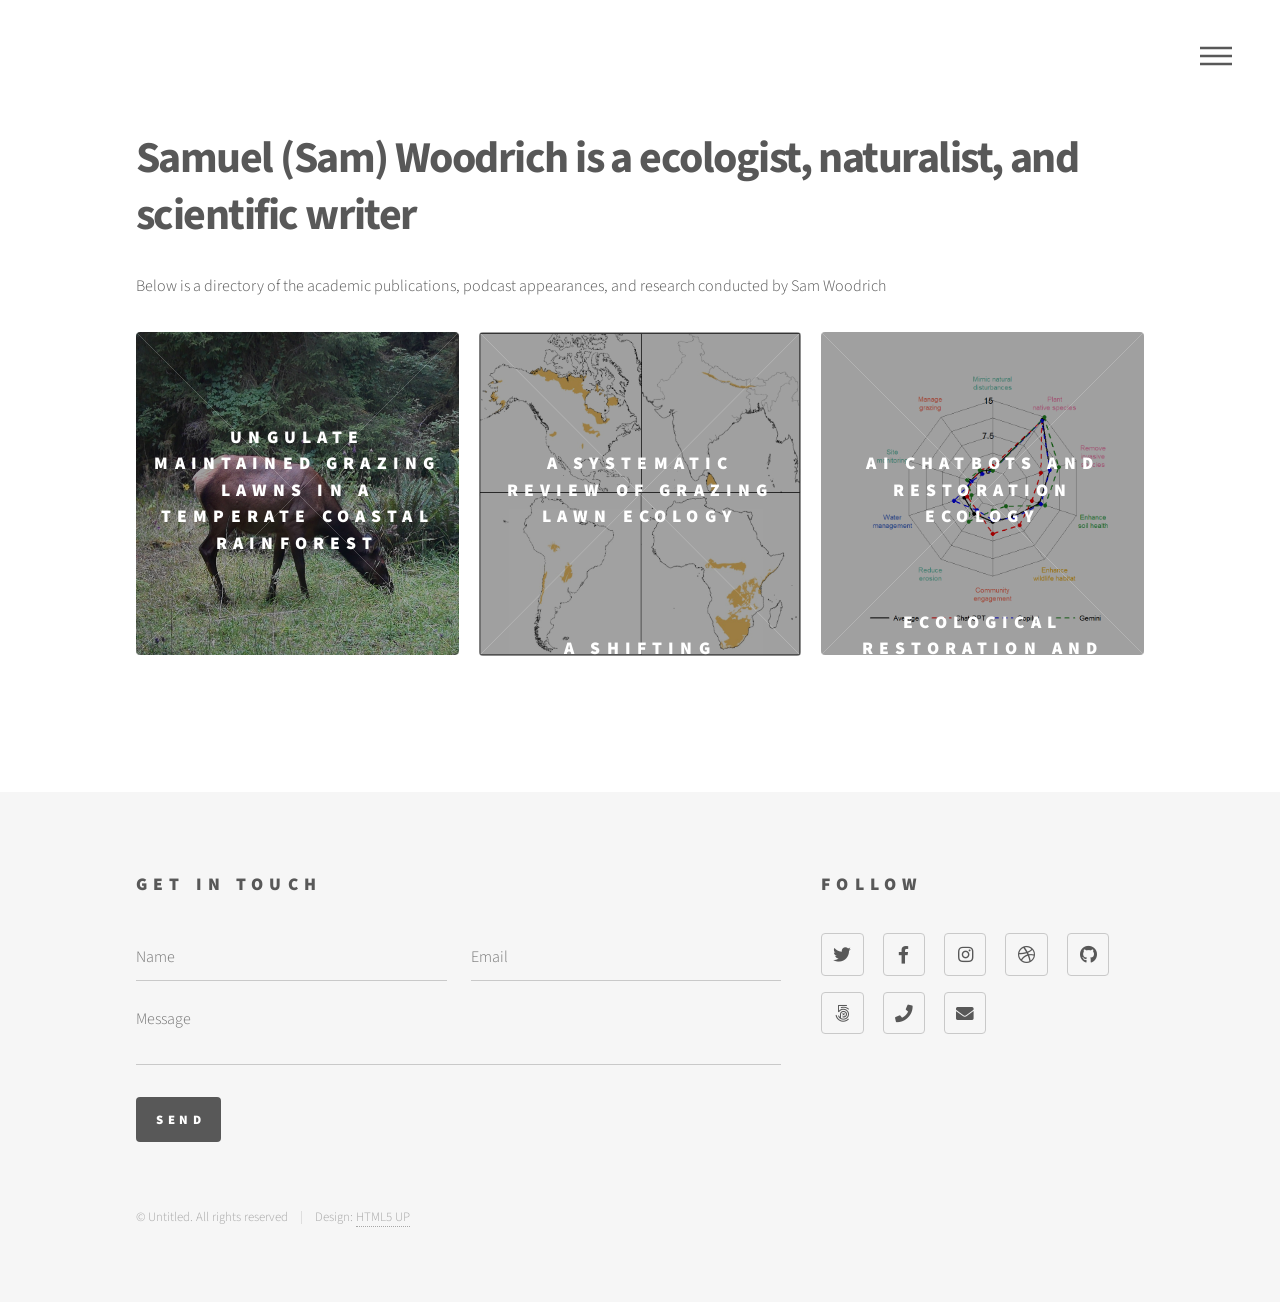
==== commit 2781ae40: "Add files via upload" ====
--- a/index.html
+++ b/index.html
@@ -91,7 +91,7 @@
 								</article>
 								<article class="style1">
 									<span class="image">
-										<img src="images/pic05.jpg" alt="" />
+										<img src="images/home_page/4.png" alt="" />
 									</span>
 									<a href="cascades_and_climate_change.html">
 										<h2>Trophic cascades and climate change</h2>
@@ -100,9 +100,9 @@
 										</div>
 									</a>
 								</article>
-								<article class="style2">
-									<span class="image">
-										<img src="images/pic07.jpg" alt="" />
+								<article class="style1">
+									<span class="image">
+										<img src="images/home_page/5.PNG" alt="" />
 									</span>
 									<a href="shifting_baseline_wolf.html">
 										<h2>A shifting ecological baseline after wolf extirpation</h2>
@@ -113,7 +113,7 @@
 								</article>
 								<article class="style1">
 									<span class="image">
-										<img src="images/pic04.jpg" alt="" />
+										<img src="images/home_page/6.png" alt="" />
 									</span>
 									<a href="ai_restoration.html">
 										<h2>Ecological restoration and artificial intelligence: whose values inform a project?</h2>
@@ -124,7 +124,7 @@
 								</article>								
 								<article class="style1">
 									<span class="image">
-										<img src="images/pic06.jpg" alt="" />
+										<img src="images/home_page/7.png" alt="" />
 									</span>
 									<a href="masters_thesis.html">
 										<h2>Masters Thesis</h2>
@@ -133,72 +133,18 @@
 										</div>
 									</a>
 								</article>
-								<article class="style2">
-									<span class="image">
-										<img src="images/pic07.jpg" alt="" />
-									</span>
-									<a href="generic.html">
-										<h2>Ipsum</h2>
-										<div class="content">
-											<p>Sed nisl arcu euismod sit amet nisi lorem etiam dolor veroeros et feugiat.</p>
-										</div>
-									</a>
-								</article>
-								<article class="style3">
-									<span class="image">
-										<img src="images/pic08.jpg" alt="" />
-									</span>
-									<a href="generic.html">
-										<h2>Dolor</h2>
-										<div class="content">
-											<p>Sed nisl arcu euismod sit amet nisi lorem etiam dolor veroeros et feugiat.</p>
-										</div>
-									</a>
-								</article>
-								<article class="style1">
-									<span class="image">
-										<img src="images/pic09.jpg" alt="" />
-									</span>
-									<a href="generic.html">
-										<h2>Nullam</h2>
-										<div class="content">
-											<p>Sed nisl arcu euismod sit amet nisi lorem etiam dolor veroeros et feugiat.</p>
-										</div>
-									</a>
-								</article>
-								<article class="style5">
-									<span class="image">
-										<img src="images/pic10.jpg" alt="" />
-									</span>
-									<a href="generic.html">
-										<h2>Ultricies</h2>
-										<div class="content">
-											<p>Sed nisl arcu euismod sit amet nisi lorem etiam dolor veroeros et feugiat.</p>
-										</div>
-									</a>
-								</article>
-								<article class="style6">
-									<span class="image">
-										<img src="images/pic11.jpg" alt="" />
-									</span>
-									<a href="generic.html">
-										<h2>Dictum</h2>
-										<div class="content">
-											<p>Sed nisl arcu euismod sit amet nisi lorem etiam dolor veroeros et feugiat.</p>
-										</div>
-									</a>
-								</article>
-								<article class="style4">
-									<span class="image">
-										<img src="images/pic12.jpg" alt="" />
-									</span>
-									<a href="generic.html">
-										<h2>Pretium</h2>
-										<div class="content">
-											<p>Sed nisl arcu euismod sit amet nisi lorem etiam dolor veroeros et feugiat.</p>
-										</div>
-									</a>
-								</article>
+								<!-- <article class="style1">
+									<span class="image">
+										<img src="images/home_page/IMAGE HERE" alt="" />
+									</span>
+									<a href="generic.html REPLACE WITH .html of site">
+										<h2>NAME HERE</h2>
+										<div class="content">
+											<p>DESCRIPTION HERE</p>
+										</div>
+									</a>
+								</article> -->
+
 							</section>
 						</div>
 					</div>
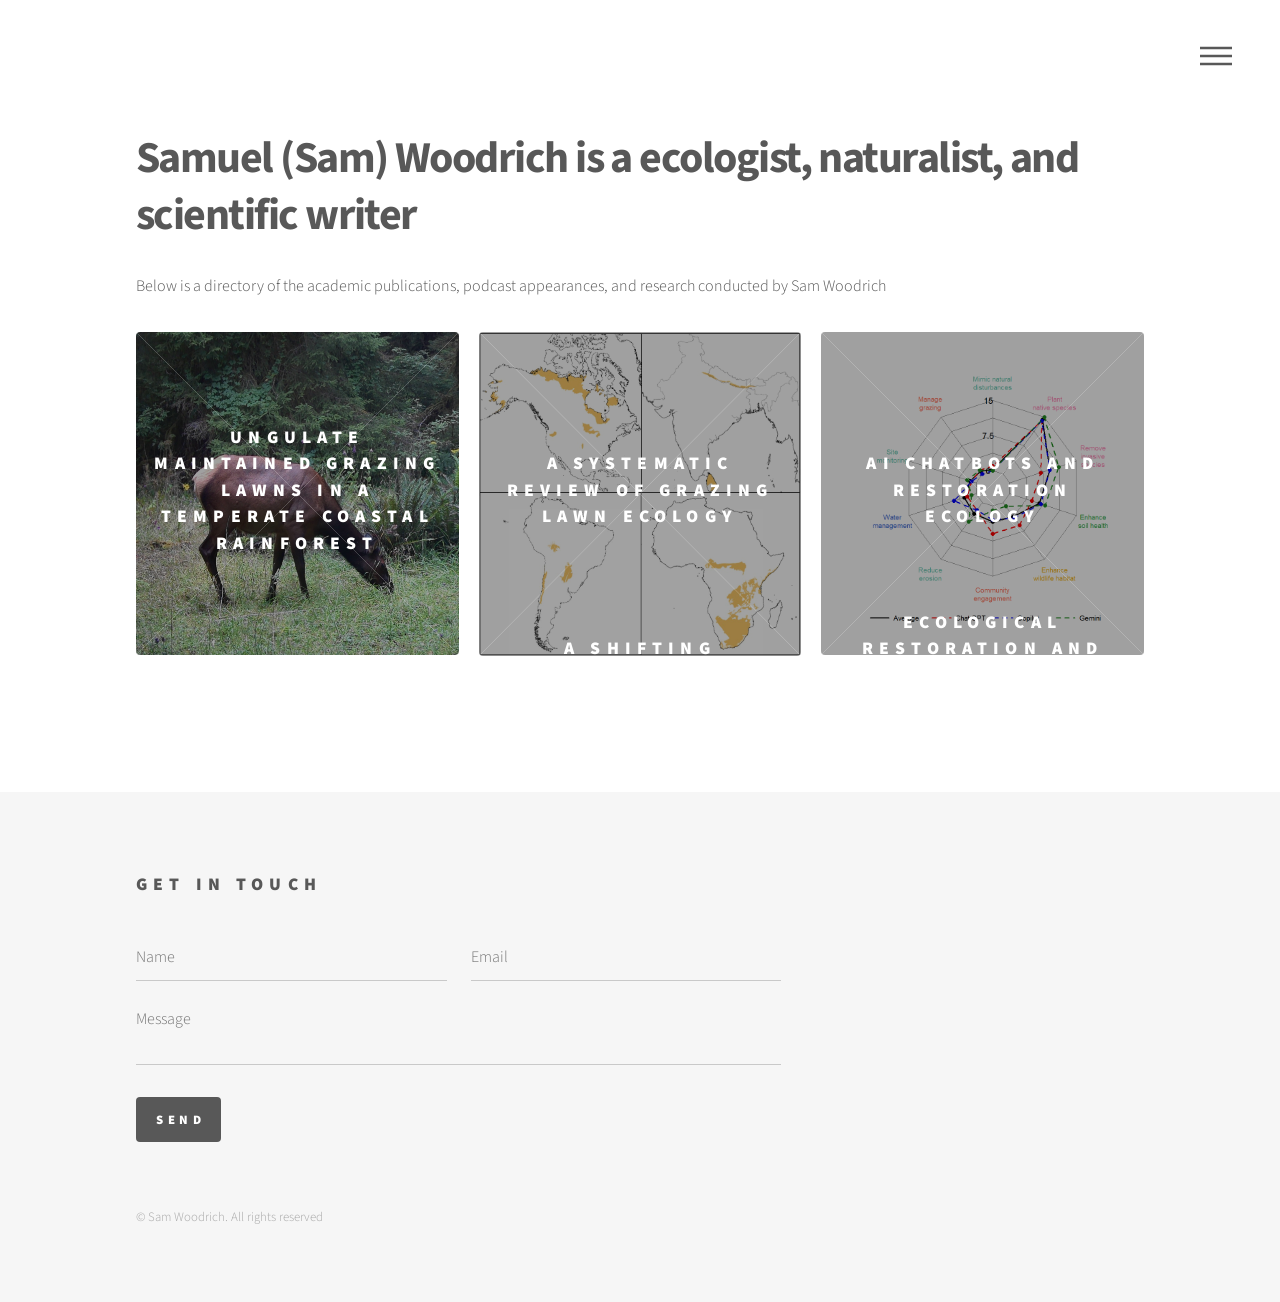
==== commit a19cde21: "Add files via upload" ====
--- a/index.html
+++ b/index.html
@@ -36,7 +36,7 @@
 					</header>
 
 				<!-- Menu -->
-					<nav id="menu">
+					<!-- <nav id="menu">
 						<h2>Menu</h2>
 						<ul>
 							<li><a href="index.html">Home</a></li>
@@ -45,7 +45,7 @@
 							<li><a href="generic.html">Consequat dolor</a></li>
 							<li><a href="elements.html">Elements</a></li>
 						</ul>
-					</nav>
+					</nav> -->
 
 				<!-- Main -->
 					<div id="main">
@@ -91,7 +91,7 @@
 								</article>
 								<article class="style1">
 									<span class="image">
-										<img src="images/home_page/4.png" alt="" />
+										<img src="images/home_page/4.jpg" alt="" />
 									</span>
 									<a href="cascades_and_climate_change.html">
 										<h2>Trophic cascades and climate change</h2>
@@ -113,7 +113,7 @@
 								</article>
 								<article class="style1">
 									<span class="image">
-										<img src="images/home_page/6.png" alt="" />
+										<img src="images/home_page/6.jpg" alt="" />
 									</span>
 									<a href="ai_restoration.html">
 										<h2>Ecological restoration and artificial intelligence: whose values inform a project?</h2>
@@ -124,7 +124,7 @@
 								</article>								
 								<article class="style1">
 									<span class="image">
-										<img src="images/home_page/7.png" alt="" />
+										<img src="images/home_page/7.jpg" alt="" />
 									</span>
 									<a href="masters_thesis.html">
 										<h2>Masters Thesis</h2>
@@ -171,7 +171,7 @@
 									</ul>
 								</form>
 							</section>
-							<section>
+							<!-- <section>
 								<h2>Follow</h2>
 								<ul class="icons">
 									<li><a href="#" class="icon brands style2 fa-twitter"><span class="label">Twitter</span></a></li>
@@ -183,9 +183,9 @@
 									<li><a href="#" class="icon solid style2 fa-phone"><span class="label">Phone</span></a></li>
 									<li><a href="#" class="icon solid style2 fa-envelope"><span class="label">Email</span></a></li>
 								</ul>
-							</section>
+							</section> -->
 							<ul class="copyright">
-								<li>&copy; Untitled. All rights reserved</li><li>Design: <a href="http://html5up.net">HTML5 UP</a></li>
+								<li>&copy; Sam Woodrich. All rights reserved</li>
 							</ul>
 						</div>
 					</footer>
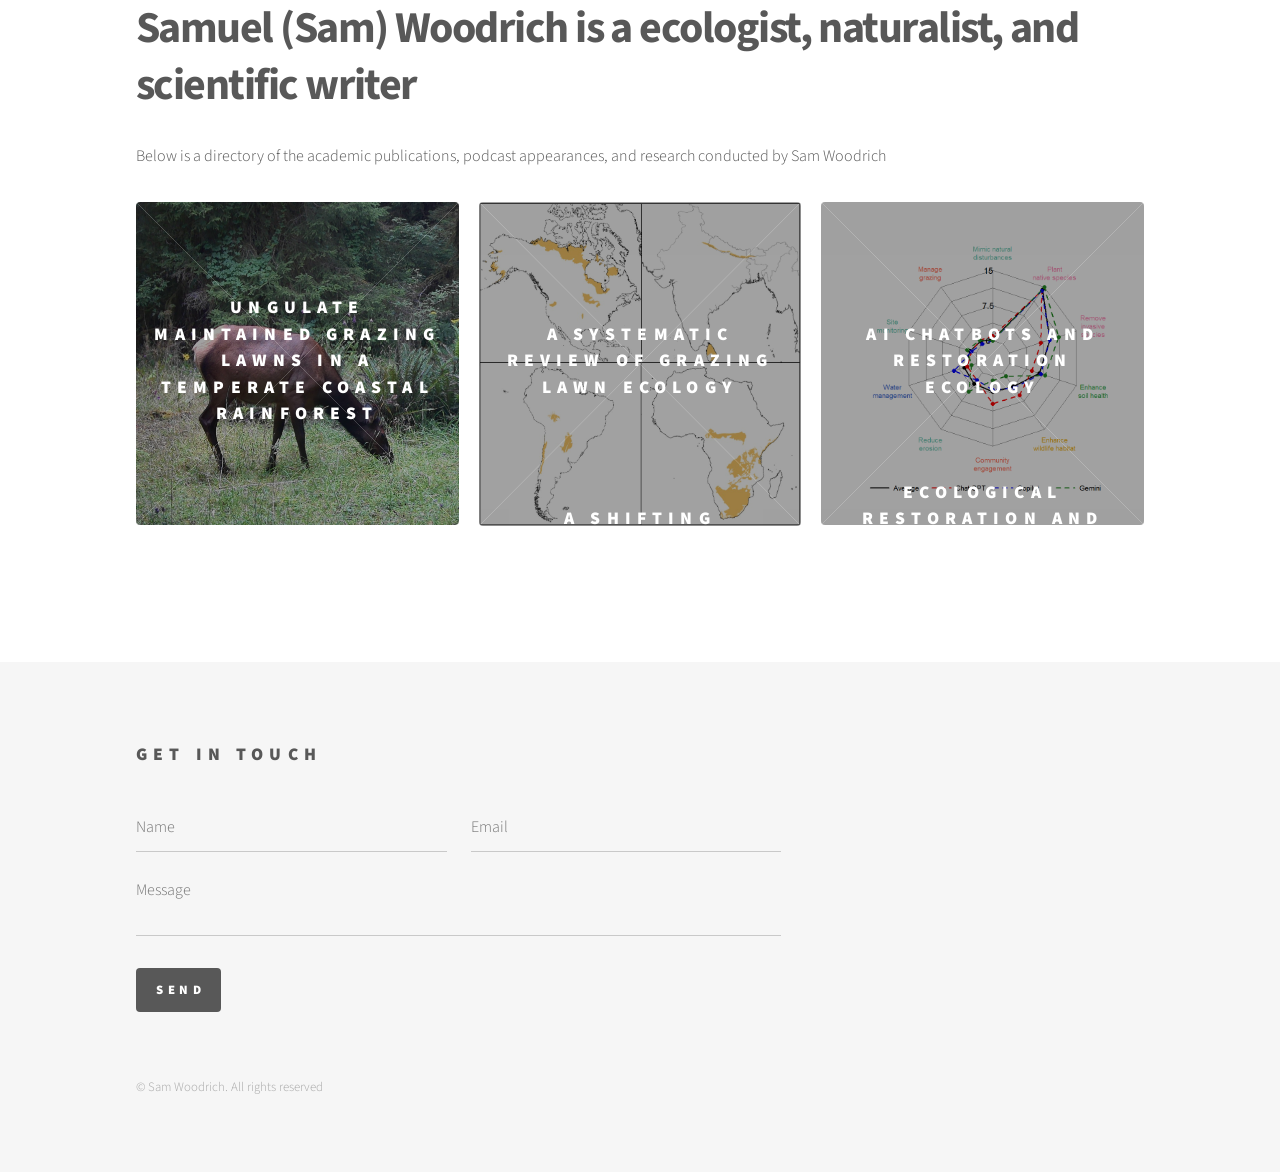
==== commit 22dc6884: "Add files via upload" ====
--- a/index.html
+++ b/index.html
@@ -17,8 +17,8 @@
 			<div id="wrapper">
 
 				<!-- Header -->
-					<header id="header">
-						<div class="inner">
+					<!-- <header id="header">
+						<div class="inner"> -->
 
 							<!-- Logo -->
 								<!-- <a href="index.html" class="logo"> -->
@@ -26,14 +26,14 @@
 								</a> -->
 
 							<!-- Nav -->
-								<nav>
+								<!-- <nav>
 									<ul>
 										<li><a href="#menu">Menu</a></li>
 									</ul>
 								</nav>
 
 						</div>
-					</header>
+					</header> -->
 
 				<!-- Menu -->
 					<!-- <nav id="menu">
--- a/assets/css/main.css
+++ b/assets/css/main.css
@@ -2737,7 +2737,7 @@
 			}
 
 				body:not(.is-touch) .tiles article:hover > .image:before {
-					background-color: #333333;
+					background-color: #131313;
 					opacity: 0.35;
 				}
 
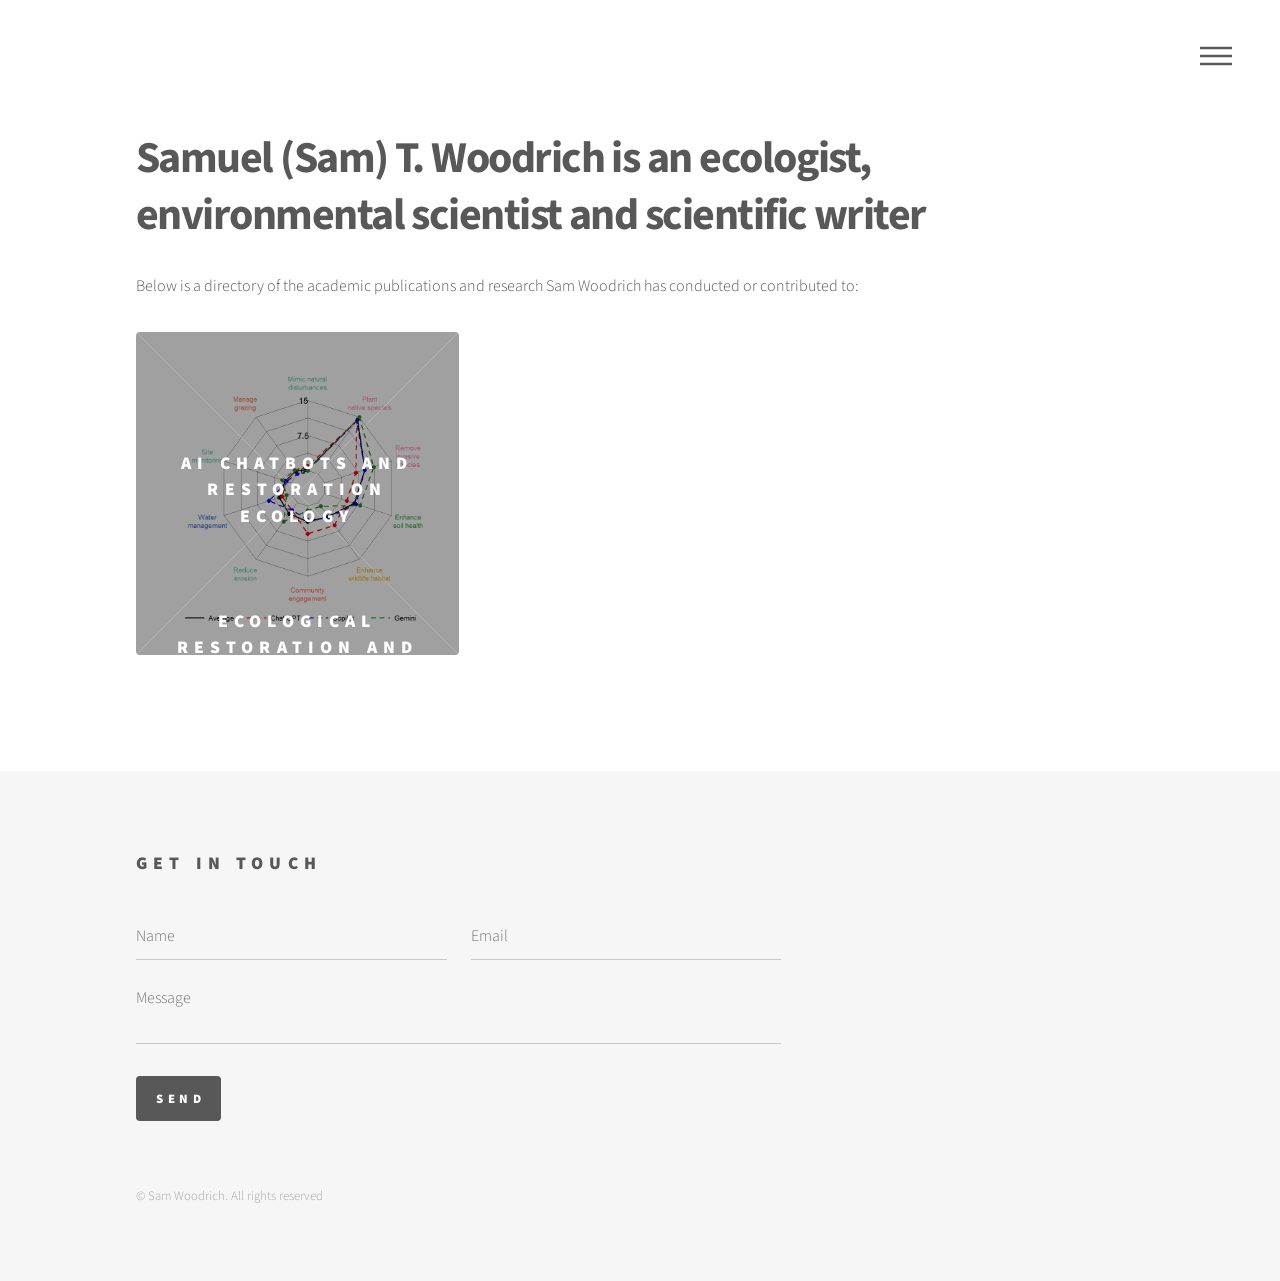
==== commit 0e6fd9b8: "Add files via upload" ====
--- a/index.html
+++ b/index.html
@@ -6,7 +6,7 @@
 -->
 <html>
 	<head>
-		<title>Samuel T. Woodrich | Research</title>
+		<title>Samuel T. Woodrich</title>
 		<meta charset="utf-8" />
 		<meta name="viewport" content="width=device-width, initial-scale=1, user-scalable=no" />
 		<link rel="stylesheet" href="assets/css/main.css" />
@@ -17,8 +17,8 @@
 			<div id="wrapper">
 
 				<!-- Header -->
-					<!-- <header id="header">
-						<div class="inner"> -->
+					<header id="header">
+						<div class="inner">
 
 							<!-- Logo -->
 								<!-- <a href="index.html" class="logo"> -->
@@ -26,37 +26,37 @@
 								</a> -->
 
 							<!-- Nav -->
-								<!-- <nav>
+								<nav>
 									<ul>
 										<li><a href="#menu">Menu</a></li>
 									</ul>
 								</nav>
 
 						</div>
-					</header> -->
+					</header>
 
 				<!-- Menu -->
-					<!-- <nav id="menu">
+					<nav id="menu">
 						<h2>Menu</h2>
 						<ul>
 							<li><a href="index.html">Home</a></li>
-							<li><a href="generic.html">Ipsum veroeros</a></li>
-							<li><a href="generic.html">Tempus etiam</a></li>
+							<li><a href="about.html">About</a></li>
+							<li><a href="publications_list.html">Publications</a></li>
+							<!-- <li><a href="generic.html">Tempus etiam</a></li>
 							<li><a href="generic.html">Consequat dolor</a></li>
-							<li><a href="elements.html">Elements</a></li>
+							<li><a href="elements.html">Elements</a></li> -->
 						</ul>
-					</nav> -->
-
+					</nav>
 				<!-- Main -->
 					<div id="main">
 						<div class="inner">
 							<header>
-								<h1>Samuel (Sam) Woodrich is a ecologist, naturalist, and scientific writer 
+								<h1>Samuel (Sam) T. Woodrich is an ecologist, environmental scientist and scientific writer 
 								</h1>
-								<p>Below is a directory of the academic publications, podcast appearances, and research conducted by Sam Woodrich</p>
+								<p>Below is a directory of the academic publications and research Sam Woodrich has conducted or contributed to:</p>
 							</header>
 							<section class="tiles">
-								<article class="style1">
+								<!-- <article class="style1">
 									<span class="image">
 										<img src="images/home_page/1.JPG" alt="" />
 									</span>
@@ -77,7 +77,7 @@
 											<p>A sysnthesis and review of grazing lawn ecology publications. Are predators influencing where grazing lawns are created? </p>
 										</div>
 									</a>
-								</article>
+								</article> -->
 								<article class="style1">
 									<span class="image">
 										<img src="images/home_page/3.png" alt="" />
@@ -107,7 +107,7 @@
 									<a href="shifting_baseline_wolf.html">
 										<h2>A shifting ecological baseline after wolf extirpation</h2>
 										<div class="content">
-											<p>INSERT TEXT HERE</p>
+											<p>Large predator loss results in significant changes to the environment. Do ecologists refer to ecological basline conditions before or after wolf extripation?</p>
 										</div>
 									</a>
 								</article>
@@ -129,7 +129,7 @@
 									<a href="masters_thesis.html">
 										<h2>Masters Thesis</h2>
 										<div class="content">
-											<p>An Observational Study of the Effects of Wildfire on Hermit and Varied Thrush Distribution in the Mt. Washington Wilderness Area</p>
+											<p>An Observational Study of the Effects of Wildfire on Hermit and Varied Thrush Distribution in the Mt. Washington Wilderness Area.</p>
 										</div>
 									</a>
 								</article>
--- a/assets/css/main.css
+++ b/assets/css/main.css
@@ -2737,8 +2737,8 @@
 			}
 
 				body:not(.is-touch) .tiles article:hover > .image:before {
-					background-color: #131313;
-					opacity: 0.35;
+					background-color: #064800;
+					opacity: .80;
 				}
 
 				body:not(.is-touch) .tiles article:hover > .image:after {
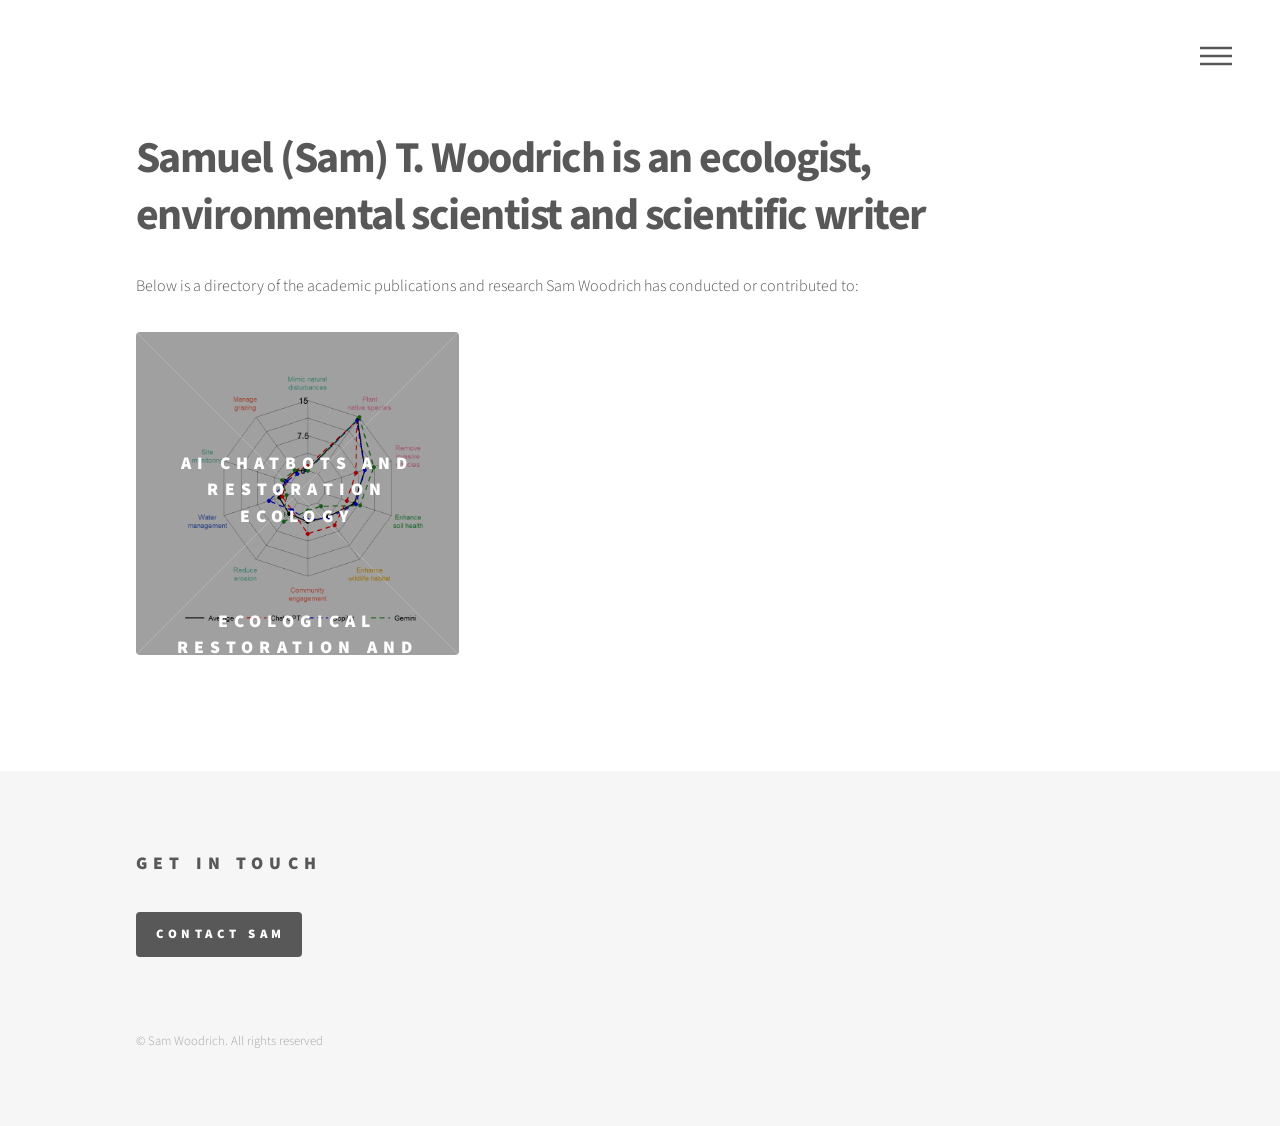
==== commit f60c198d: "Add files via upload" ====
--- a/index.html
+++ b/index.html
@@ -121,8 +121,18 @@
 											<p>Can AI be integrated into restoration ecology practices? What risks are present in their use?</p>
 										</div>
 									</a>
-								</article>								
+								</article>
 								<article class="style1">
+									<span class="image">
+										<img src="images/home_page/8.JPG" alt="" />
+									</span>
+									<a href="tenmile_creek.html">
+										<h2>Tenmile Creek</h2>
+										<div class="content">
+											<p>Various summaries of research conducted in Tenmile Creek, Oregon.</p>
+										</div>
+									</a>
+								</article>								<article class="style1">
 									<span class="image">
 										<img src="images/home_page/7.jpg" alt="" />
 									</span>
@@ -150,40 +160,12 @@
 					</div>
 
 				<!-- Footer -->
-					<footer id="footer">
+				 	<footer id="footer">
 						<div class="inner">
 							<section>
 								<h2>Get in touch</h2>
-								<form method="post" action="#">
-									<div class="fields">
-										<div class="field half">
-											<input type="text" name="name" id="name" placeholder="Name" />
-										</div>
-										<div class="field half">
-											<input type="email" name="email" id="email" placeholder="Email" />
-										</div>
-										<div class="field">
-											<textarea name="message" id="message" placeholder="Message"></textarea>
-										</div>
-									</div>
-									<ul class="actions">
-										<li><input type="submit" value="Send" class="primary" /></li>
-									</ul>
-								</form>
+									<a href="mailto:woodrics@oregonstate.edu" class="button primary">Contact Sam</a>
 							</section>
-							<!-- <section>
-								<h2>Follow</h2>
-								<ul class="icons">
-									<li><a href="#" class="icon brands style2 fa-twitter"><span class="label">Twitter</span></a></li>
-									<li><a href="#" class="icon brands style2 fa-facebook-f"><span class="label">Facebook</span></a></li>
-									<li><a href="#" class="icon brands style2 fa-instagram"><span class="label">Instagram</span></a></li>
-									<li><a href="#" class="icon brands style2 fa-dribbble"><span class="label">Dribbble</span></a></li>
-									<li><a href="#" class="icon brands style2 fa-github"><span class="label">GitHub</span></a></li>
-									<li><a href="#" class="icon brands style2 fa-500px"><span class="label">500px</span></a></li>
-									<li><a href="#" class="icon solid style2 fa-phone"><span class="label">Phone</span></a></li>
-									<li><a href="#" class="icon solid style2 fa-envelope"><span class="label">Email</span></a></li>
-								</ul>
-							</section> -->
 							<ul class="copyright">
 								<li>&copy; Sam Woodrich. All rights reserved</li>
 							</ul>
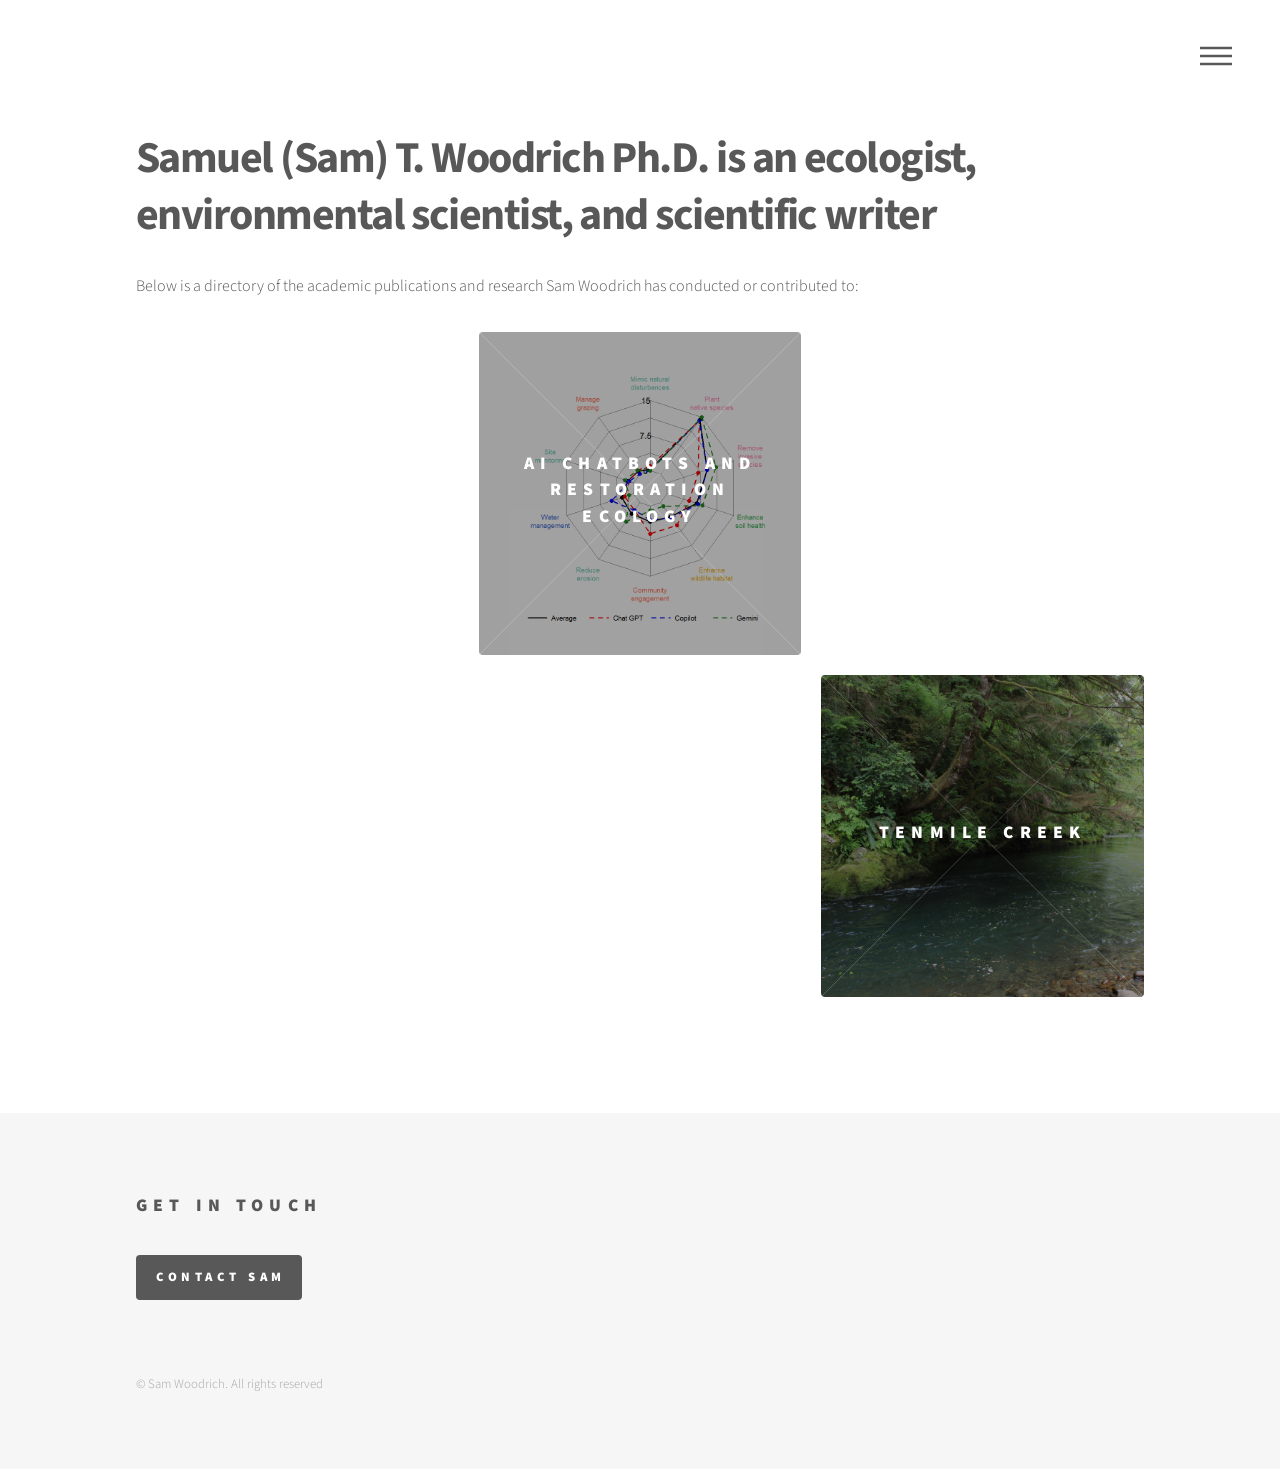
==== commit d9bb2624: "Add files via upload" ====
--- a/index.html
+++ b/index.html
@@ -51,7 +51,7 @@
 					<div id="main">
 						<div class="inner">
 							<header>
-								<h1>Samuel (Sam) T. Woodrich is an ecologist, environmental scientist and scientific writer 
+								<h1>Samuel (Sam) T. Woodrich Ph.D. is an ecologist, environmental scientist, and scientific writer 
 								</h1>
 								<p>Below is a directory of the academic publications and research Sam Woodrich has conducted or contributed to:</p>
 							</header>
@@ -78,6 +78,17 @@
 										</div>
 									</a>
 								</article> -->
+								<article class="style1">
+									<span class="image">
+										<img src="images/home_page/9.JPG" alt="" />
+									</span>
+									<a href="phd_thesis.html">
+										<h2>PhD Dissertation</h2>
+										<div class="content">
+											<p>The Ecology of Grazing Lawns.</p>
+										</div>
+									</a>
+								</article>
 								<article class="style1">
 									<span class="image">
 										<img src="images/home_page/3.png" alt="" />
